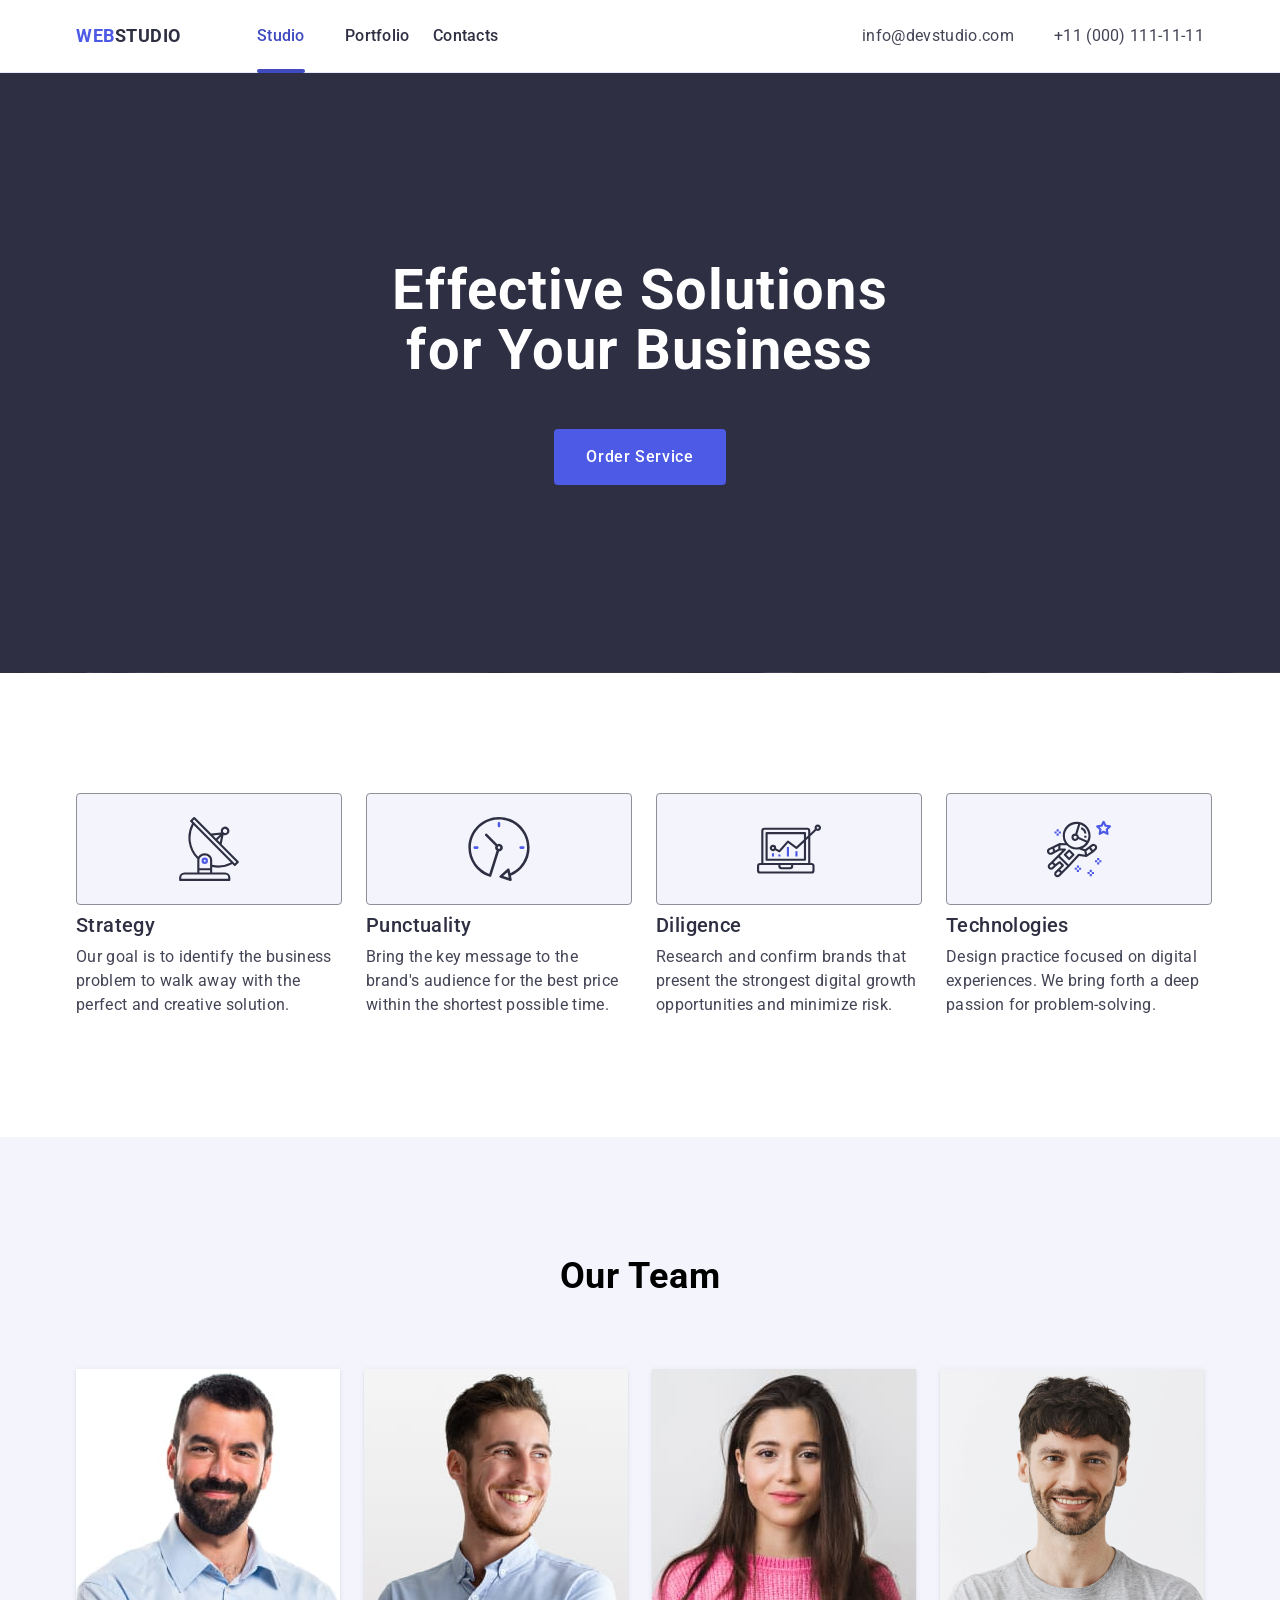
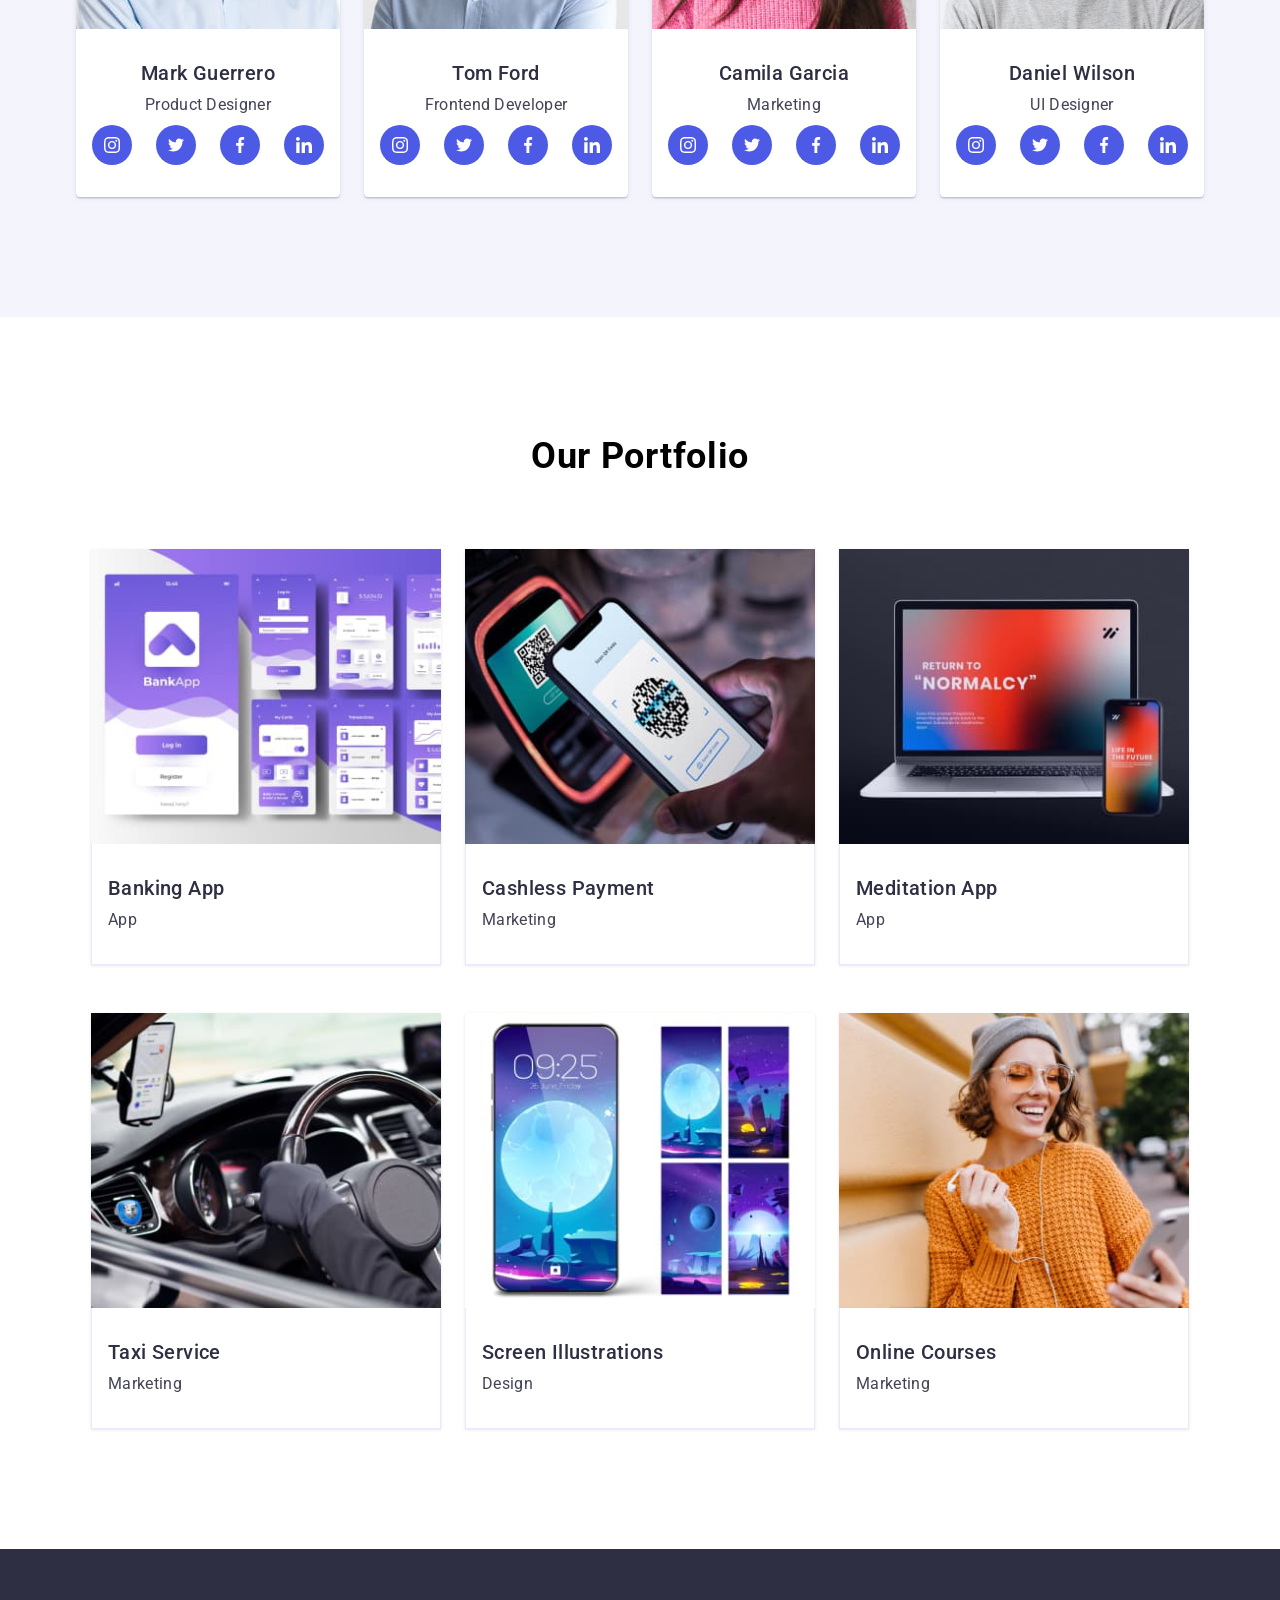
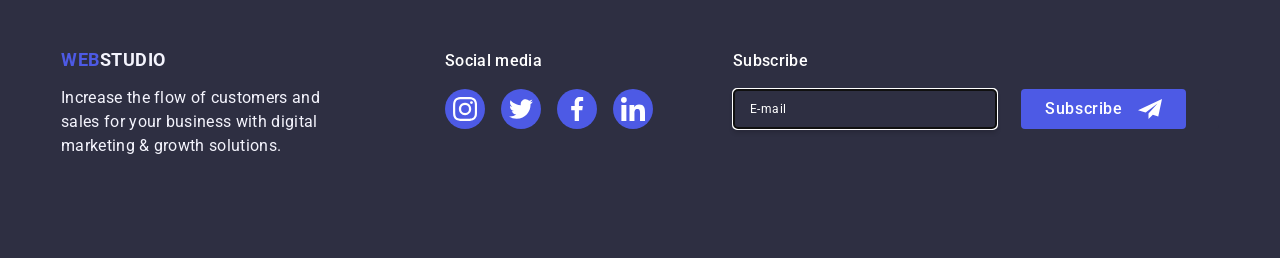
==== index.html @ 0aae51e7 "mobile menu" ====
<!DOCTYPE html>
<html lang="en">

<head>
  <meta charset="UTF-8" />
  <meta name="viewport" content="width=device-width, initial-scale=1.0" />
  <meta name="description" content="Effective Solutions for Your Business" />
  <title>Web-studio</title>
  <link rel="preconnect" href="https://fonts.googleapis.com" />
  <link rel="preconnect" href="https://fonts.gstatic.com" crossorigin />
  <link href="https://fonts.googleapis.com/css2?family=Raleway:wght@700&family=Roboto:wght@400;500;700&display=swap"
    rel="stylesheet" />
  <link rel="stylesheet" href="https://cdnjs.cloudflare.com/ajax/libs/modern-normalize/3.0.1/modern-normalize.min.css"
    integrity="sha512-q6WgHqiHlKyOqslT/lgBgodhd03Wp4BEqKeW6nNtlOY4quzyG3VoQKFrieaCeSnuVseNKRGpGeDU3qPmabCANg=="
    crossorigin="anonymous" referrerpolicy="no-referrer" />
  <link rel="stylesheet" href="./css/styles.css" />
</head>

<body>

  <header class="header">
    <div class="container container_header">
      <nav class="navigation">
        <a class="logo" href="./index.html">Web<span class="logo-part">Studio</span></a>
        <ul class="menu_list">
          <li><a class="nav-menu nav-menu-blue" href="./index.html" target="_blank">Studio</a></li>
          <li><a class="nav-menu" href="" target="_blank">Portfolio</a></li>
          <li><a class="nav-menu" href="" target="_blank">Contacts</a></li>
        </ul>
      </nav>
      <address class="adress_all">
        <ul class="menu_address">
          <li>
            <a class="address" href="mailto:info@devstudio.com">info@devstudio.com</a>
          </li>
          <li>
            <a class="address" href="tel:+110001111111">+11 (000) 111-11-11</a>
          </li>
        </ul>
      </address>
      <button class="burger_btn" data-mobile-open type="button"><svg class="icon_menu" width="24" height="24">
          <use href="./images/icons.svg#icon-menu"></use>
        </svg></button>
    </div>
    <div class="mobile_menu" data-mobile>
      <div class="container mobile_container">
        <button class="exit" data-mobile-close type="button"><svg class="icon_exit" width="8" height="8">
            <use href="./images/icons.svg#icon-closeblack"></use>
          </svg></button>
        <nav class="nav_mobile">
          <ul class="list_mobile">
            <li class="element_list_mobile">
              <a class="link_menu" href="./index.html" target="_blank">Studio</a>
            </li>
            <li class="element_list_mobile">
              <a class="link_menu" href="" target="_blank">Portfolio</a>
            </li>
            <li class="element_list_mobile">
              <a class="link_menu" href="" target="_blank">Contacts</a>
            </li>
          </ul>
        </nav>
        <address>
          <ul class="menu_address_mobile">
            <li class="list_menu_address">
              <a href="mailto:info@devstudio.com">info@devstudio.com</a>
            </li>
            <li class="list_menu_address">
              <a href="tel:+110001111111">+11 (000) 111-11-11</a>
            </li>
          </ul>
        </address>
        <ul class="list_icons_mob">
          <li class="ellipse">
            <a class="link_section" href="https://www.instagram.com" target="_blank"> <svg class="traling_icons"
                width="16" height="16">
                <use href="./images/icons.svg#icon-instagram">
                </use>
              </svg>
            </a>

          </li>
          <li class="ellipse">
            <a class="link_section" href="https://twitter.com" target="_blank"><svg class="traling_icons" width="16"
                height="16">
                <use href="./images/icons.svg#icon-twitter">
                </use>
              </svg>
            </a>

          </li>
          <li class="ellipse">
            <a class="link_section" href="https://facebook.com" target="_blank">
              <svg class="traling_icons" width="16" height="16">
                <use href="./images/icons.svg#icon-facebook">
                </use>
              </svg></a>

          </li>
          <li class="ellipse">
            <a class="link_section" href="https://www.linkedin.com" target="_blank"><svg class="traling_icons"
                width="16" height="16">
                <use href="./images/icons.svg#icon-linkedin">
                </use>
              </svg></a>

          </li>
        </ul>

      </div>
    </div>
  </header>

  <main>
    <section class="face">
      <div class="container">
        <h1 class="name">Effective Solutions for Your Business</h1>
        <button class="button_face" type="button">Order Service</button>
      </div>
    </section>

    <section class="adv">
      <div class="container container_adv">
        <h2 class="visually-hidden">Advantages</h2>
        <ul class="menu-adv">
          <li class="li_adv">
            <div class="feature"><svg class="icon-feature" width="64" height="64">
                <use href="./images/icons.svg#icon-antenna"></use>
              </svg></div>
            <h3 class="advantages_svg">Strategy</h3>
            <p class="p_advantages_svg">
              Our goal is to identify the business problem to walk away with the
              perfect and creative solution.
            </p>
          </li>
          <li class="li_adv">
            <div class="feature"><svg class="icon-feature" width="64" height="64">
                <use href="./images/icons.svg#icon-clock"></use>
              </svg></div>
            <h3 class="advantages_svg">Punctuality</h3>
            <p class="p_advantages_svg">
              Bring the key message to the brand's audience for the best price
              within the shortest possible time.
            </p>
          </li>
          <li class="li_adv">
            <div class="feature"><svg class="icon-feature" width="64" height="64">
                <use href="./images/icons.svg#icon-diagram"></use>
              </svg></div>
            <h3 class="advantages_svg">Diligence</h3>
            <p class="p_advantages_svg">
              Research and confirm brands that present the strongest digital
              growth opportunities and minimize risk.
            </p>
          </li>
          <li class="li_adv">
            <div class="feature"><svg class="icon-feature" width="64" height="64">
                <use href="./images/icons.svg#icon-astronaut"></use>
              </svg></div>
            <h3 class="advantages_svg">Technologies</h3>
            <p class="p_advantages_svg">
              Design practice focused on digital experiences. We bring forth a
              deep passion for problem-solving.
            </p>
          </li>
        </ul>
      </div>
    </section>
    <section class="our_team">
      <div class="container container-our-team">
        <h2 class="team">Our Team</h2>

        <ul class="list_our_team">
          <div>
            <li class="list">
              <img srcset="./images/mark.jpg, ./images/mark@2x.jpg 2x" src="./images/mark.jpg" alt="card 1" width="264"
                height="260" />
              <div class="identify">
                <h3 class="advantages">Mark Guerrero</h3>
                <p class="p_advantages">Product Designer</p>
                <ul class="list_icons">
                  <li class="ellipse">
                    <a class="link_section" href="https://www.instagram.com" target="_blank"> <svg class="traling_icons"
                        width="16" height="16">
                        <use href="./images/icons.svg#icon-instagram">
                        </use>
                      </svg>
                    </a>

                  </li>
                  <li class="ellipse">
                    <a class="link_section" href="https://twitter.com" target="_blank"><svg class="traling_icons"
                        width="16" height="16">
                        <use href="./images/icons.svg#icon-twitter">
                        </use>
                      </svg>
                    </a>

                  </li>
                  <li class="ellipse">
                    <a class="link_section" href="https://facebook.com" target="_blank">
                      <svg class="traling_icons" width="16" height="16">
                        <use href="./images/icons.svg#icon-facebook">
                        </use>
                      </svg></a>

                  </li>
                  <li class="ellipse">
                    <a class="link_section" href="https://www.linkedin.com" target="_blank"><svg class="traling_icons"
                        width="16" height="16">
                        <use href="./images/icons.svg#icon-linkedin">
                        </use>
                      </svg></a>

                  </li>
                </ul>
              </div>
            </li>
          </div>
          <div>
            <li class="list">
              <img srcset="./images/tom.jpg 1x, ./images/tom@2x.jpg 2x" src="./images/tom.jpg" alt="card 2" width="264"
                height="260" />
              <div class="identify">
                <h3 class="advantages">Tom Ford</h3>
                <p class="p_advantages">Frontend Developer</p>
                <ul class="list_icons">
                  <li class="ellipse">
                    <a class="link_section" href="https://www.instagram.com" target="_blank"><svg class="traling_icons"
                        width="16" height="16">
                        <use href="./images/icons.svg#icon-instagram">
                        </use>
                      </svg>
                    </a>

                  </li>
                  <li class="ellipse">
                    <a class="link_section" href="https://twitter.com" target="_blank"><svg class="traling_icons"
                        width="16" height="16">
                        <use href="./images/icons.svg#icon-twitter">
                        </use>
                      </svg>
                    </a>

                  </li>
                  <li class="ellipse">
                    <a class="link_section" href="https://facebook.com" target="_blank">
                      <svg class="traling_icons" width="16" height="16">
                        <use href="./images/icons.svg#icon-facebook">
                        </use>
                      </svg></a>

                  </li>
                  <li class="ellipse">
                    <a class="link_section" href="https://www.linkedin.com" target="_blank"><svg class="traling_icons"
                        width="16" height="16">
                        <use href="./images/icons.svg#icon-linkedin">
                        </use>
                      </svg></a>

                  </li>
                </ul>
              </div>
            </li>
          </div>
          <div>
            <li class="list">
              <img srcset="./images/camila.jpg 1x, ./images/camila@2x.jpg 2x" src="./images/camila.jpg" alt="card 3"
                width="264" height="260" />
              <div class="identify">
                <h3 class="advantages">Camila Garcia</h3>
                <p class="p_advantages">Marketing</p>
                <ul class="list_icons">
                  <li class="ellipse">
                    <a class="link_section" href="https://www.instagram.com" target="_blank"> <svg class="traling_icons"
                        width="16" height="16">
                        <use href="./images/icons.svg#icon-instagram">
                        </use>
                      </svg>
                    </a>

                  </li>
                  <li class="ellipse">
                    <a class="link_section" href="https://twitter.com" target="_blank"><svg class="traling_icons"
                        width="16" height="16">
                        <use href="./images/icons.svg#icon-twitter">
                        </use>
                      </svg>
                    </a>

                  </li>
                  <li class="ellipse">
                    <a class="link_section" href="https://facebook.com" target="_blank">
                      <svg class="traling_icons" width="16" height="16">
                        <use href="./images/icons.svg#icon-facebook">
                        </use>
                      </svg></a>

                  </li>
                  <li class="ellipse">
                    <a class="link_section" href="https://www.linkedin.com" target="_blank"><svg class="traling_icons"
                        width="16" height="16">
                        <use href="./images/icons.svg#icon-linkedin">
                        </use>
                      </svg></a>

                  </li>
                </ul>
              </div>
            </li>
          </div>
          <div>
            <li class="list">
              <img srcset="./images/daniel.jpg 1x, ./images/daniel@2x.jpg 2x" src="./images/daniel.jpg" alt="card 4"
                width="264" height="260" />
              <div class="identify">
                <h3 class="advantages">Daniel Wilson</h3>
                <p class="p_advantages">UI Designer</p>
                <ul class="list_icons">
                  <li class="ellipse">
                    <a class="link_section" href="https://www.instagram.com" target="_blank"> <svg class="traling_icons"
                        width="16" height="16">
                        <use href="./images/icons.svg#icon-instagram">
                        </use>
                      </svg>
                    </a>

                  </li>
                  <li class="ellipse">
                    <a class="link_section" href="https://twitter.com" target="_blank"><svg class="traling_icons"
                        width="16" height="16">
                        <use href="./images/icons.svg#icon-twitter">
                        </use>
                      </svg>
                    </a>

                  </li>
                  <li class="ellipse">
                    <a class="link_section" href="https://facebook.com" target="_blank">
                      <svg class="traling_icons" width="16" height="16">
                        <use href="./images/icons.svg#icon-facebook">
                        </use>
                      </svg></a>

                  </li>
                  <li class="ellipse">
                    <a class="link_section" href="https://www.linkedin.com" target="_blank"><svg class="traling_icons"
                        width="16" height="16">
                        <use href="./images/icons.svg#icon-linkedin">
                        </use>
                      </svg></a>

                  </li>
                </ul>
              </div>
            </li>
          </div>
        </ul>
      </div>
    </section>
    <section class="our_portfolio">
      <div class="container container_our_portfolio">
        <h2 class="team">Our Portfolio</h2>
        <ul class="list_portfolio">
          <li class="project_card">
            <div class="image_container">
              <img srcset="./images/banking@1x.jpg 1x, ./images/banking@2x.jpg 2x" src="./images/banking@1x.jpg"
                alt="Banking App design concepts" width="360" height="300" />
              <p class="overlay">
                14 Stylish and User-Friendly App Design Concepts · Task Manager App · Calorie Tracker App · Exotic
                Fruit Ecommerce App · Cloud Storage App
              </p>
            </div>
            <div class="card_content">
              <h3 class="project-title">Banking App</h3>
              <p class="project-description">App</p>
            </div>
          </li>
          <li class="project_card">
            <div class="image_container">
              <img srcset="./images/cashless@1x.jpg 1x, ./images/cashless@2x.jpg 2x" src="./images/cashless@1x.jpg"
                alt="Cashless Payment project" width="360" height="300" />
              <p class="overlay">14 Stylish and User-Friendly App Design Concepts · Task Manager App · Calorie Tracker
                App · Exotic Fruit Ecommerce App ·
                Cloud Storage App</p>
            </div>
            <div class="card_content">
              <h3 class="project-title">Cashless Payment</h3>
              <p class="project-description">Marketing</p>

            </div>
          </li>
          <li class="project_card">
            <div class="image_container">
              <img srcset="./images/mediation@1x.jpg 1x, ./images/meditation@2x.jpg 2x" src="./images/mediation@1x.jpg"
                alt="Meditation App project" width="360" height="300" />
              <p class="overlay">14 Stylish and User-Friendly App Design Concepts · Task Manager App · Calorie Tracker
                App ·
                Exotic
                Fruit Ecommerce App · Cloud Storage App</p>
            </div>
            <div class="card_content">
              <h3 class="project-title">Meditation App</h3>
              <p class="project-description">App</p>
            </div>
          </li>
          <li class="project_card">
            <div class="image_container">
              <img srcset="./images/taxi@1x.jpg 1x, ./images/taxi@2x.jpg 2x" src="./images/taxi@1x.jpg"
                alt="Taxi Service project" width="360" height="300" />
              <p class="overlay">14 Stylish and User-Friendly App Design Concepts · Task Manager App · Calorie Tracker
                App ·
                Exotic
                Fruit Ecommerce App · Cloud Storage App</p>
            </div>
            <div class="card_content">
              <h3 class="project-title">Taxi Service</h3>
              <p class="project-description">Marketing</p>
            </div>
          </li>
          <li class="project_card">

            <div class="image_container">
              <img srcset="./images/screen@1x.jpg 1x, ./images/screen@2x.jpg 2x" src="./images/screen@1x.jpg"
                alt="Screen Illustrations project" width="360" height="300" />
              <p class="overlay">14 Stylish and User-Friendly App Design Concepts · Task Manager App · Calorie Tracker
                App ·
                Exotic
                Fruit Ecommerce App · Cloud Storage App</p>
            </div>
            <div class="card_content">
              <h3 class="project-title">Screen Illustrations</h3>
              <p class="project-description">Design</p>
            </div>

          </li>
          <li class="project_card">
            <div class="image_container">
              <img srcset="./images/online@1x.jpg, ./images/online@2x.jpg 2x" src="./images/online@1x.jpg"
                alt="Online Courses project" width="360" height="300" />
              <p class="overlay">14 Stylish and User-Friendly App Design Concepts · Task Manager App · Calorie Tracker
                App ·
                Exotic
                Fruit Ecommerce App · Cloud Storage App</p>
            </div>
            <div class="card_content">
              <h3 class="project-title">Online Courses</h3>
              <p class="project-description">Marketing</p>
            </div>
          </li>
        </ul>
      </div>
    </section>

  </main>

  <footer class="footer">
    <div class="container footer-container">
      <div class="text">
        <a class="logo_f" href="./index.html">Web<span class="logo-footer">Studio</span></a>
        <p class="p_footer">
          Increase the flow of customers and sales for your business with digital
          marketing & growth solutions.</p>
      </div>
      <div class="social">
        <p class="social-media">Social media</p>
        <ul class="footer-ul">
          <li class="ellipse">
            <a class="link_footer" href="https://www.instagram.com" target="_blank"><svg class="traling_icons"
                width="24" height="24">
                <use href="./images/icons.svg#icon-instagram">
                </use>
              </svg>
            </a>
          </li>
          <li class="ellipse">
            <a class="link_footer" href="https://twitter.com" target="_blank"><svg class="traling_icons" width="24"
                height="24">
                <use href="./images/icons.svg#icon-twitter">
                </use>
              </svg>
            </a>

          </li>
          <li class="ellipse">
            <a class="link_footer" href="https://facebook.com" target="_blank">
              <svg class="traling_icons" width="24" height="24">
                <use href="./images/icons.svg#icon-facebook">
                </use>
              </svg></a>

          </li>
          <li class="ellipse">
            <a class="link_footer" href="https://www.linkedin.com" target="_blank"><svg class="traling_icons" width="24"
                height="24">
                <use href="./images/icons.svg#icon-linkedin">
                </use>
              </svg></a>

          </li>
        </ul>
      </div>
      <div class="subscribe">
        <p class="social-media">Subscribe</p>
        <form class="form_footer"><label class="label_footer"><input class="subscribe-mail" type="email" name="email"
              placeholder="E-mail" autofocus />
          </label>
          <button class="button_subscribe" type="submit" open-modal-btn>Subscribe<svg class="svg_subscribe" width="24"
              height="24">
              <use href="./images/icons.svg#icon-Frame"></use>
            </svg></button>
        </form>
      </div>
    </div>
  </footer>

  <div class="modal-overlay" data-modal>
    <div class="modal">
      <button class="exit_modal" type="button" data-modal-close><svg class="icon_exit" width="8" height="8">
          <use href="./images/icons.svg#icon-closeblack"></use>
        </svg></button>
      <p class="p_form">Leave your contacts and we will call you back</p>
      <form class="form" name="feedback" autocomplete="off" novalidate>
        <div class="box_model">
          <label class="form-label" for="user-name">Name</label>
          <div class="box_input"><input class="form_input" id="user-name" type="text" name="user-name" />
            <svg class="icons_box" width="18" height="24">
              <use href="./images/icons.svg#icon-human"></use>
            </svg>
          </div>
        </div>


        <div class="box_model">
          <label class="form-label" for="phone">Phone</label>
          <div class="box_input"><input class="form_input" id="phone" type="text" name="Phone" /><svg class="icons_box"
              width="18" height="24">
              <use href="./images/icons.svg#icon-phoneblack"></use>
            </svg></div>
        </div>

        <div class="box_model">
          <label class="form-label" for="e-mail">Email</label>
          <div class="box_input"><input class="form_input" id="e-mail" type="text" name="e-mail" /><svg
              class="icons_box" width="18" height="24">
              <use href="./images/icons.svg#icon-emailblack"></use>
            </svg></div>
        </div>

        <div class="box_comment">
          <label class="form-label" for="user-comment">Comment</label>
          <textarea class="textarea" id="user-comment" name="user-comment" placeholder="Text input"></textarea>
        </div>

        <div class="checkbox">
          <input class="input_checkbox visually-hidden" id="user-privacy" type="checkbox" value="true"
            name="user-privacy" />
          <label class="label_checkbox" for="user-privacy"><span class="custom_checkbox"><svg class="icon_check"
                width="10" height="8">
                <use href="./images/icons.svg#icon-Vector"></use>
              </svg></span>
            <div class="text-wrapper">
              <span>I accept the terms and conditions of the</span>
              <span><a href="" class="a_checkbox">Privacy Policy</a></span>
            </div>
          </label>
        </div>

        <button class="send-btn" type="submit">Send</button>
      </form>
    </div>
  </div>




  <script src="./js/mobile.js"></script>
  <script src="./js/modal.js"></script>
</body>

</html>
---- css/styles.css ----
:root {
  --iris: #4d5ae5;
  --ocean: #404bbf;
  --navy-blue: #2e2f42;
  --green: #31d0aa;
  --slate: #434455;
  --light-slate: #8e8f99;
  --cornflower: #e7e9fc;
  --cloud: #f4f4fd;
  --navy-blue-modal: rgba(46, 47, 66, 0.4);
  --grey: rgba(46, 47, 66, 0.7);
  --white: #fff;
  --dairy: #fcfcfc;
  --font-family: "Roboto", sans-serif;
  --second-family: "Raleway", sans-serif;
}

*,
*::before,
*::after {
  box-sizing: border-box;
}

body {
  background-color: #FFFFFF;
  font-family: "Roboto", sans-serif;

}

a {
  text-decoration: none;
  color: #2e2f42;
}


ul,
ol {
  list-style: none;
  padding: 0;
  margin: 0;
}

h1,
h2,
h3,
p {
  box-sizing: border-box;
  margin: 0;
}

img {
  display: block;
  max-width: 100%;
  height: auto;
}

button {
  cursor: pointer;
}

.visually-hidden {
  position: absolute;
  width: 1px;
  height: 1px;
  margin: -1px;
  border: 0;
  padding: 0;
  white-space: nowrap;
  clip-path: inset(100%);
  clip: rect(0 0 0 0);
  overflow: hidden;
}

.container {
  max-width: 320px;
  padding: 0 16px;
  margin: 0 auto;
}



@media only screen and (min-width:768px) {
  .container {
    max-width: 768px;
  }

  a:hover,
  a:focus {
    color: #404bbf;
  }
}

@media only screen and (min-width:1158px) {
  .container {
    max-width: 1158px;
    padding: 0 15px;

  }
}

.header {
  border-bottom: 1px solid #e7e9fc;
  box-shadow: 0px 2px 1px rgba(46, 47, 66, 0.08),
    0px 1px 1px rgba(46, 47, 66, 0.16),
    0px 1px 6px rgba(46, 47, 66, 0.08);
}

.container_header {
  height: 72px;
  margin: 0 auto;
  display: flex;
  align-items: center;
  justify-content: space-between;
}

.menu_list,
.adress_all,
.feature {
  display: none;
}

.logo {
  font-weight: 700;
  font-size: 18px;
  line-height: 1.17;
  letter-spacing: 0.03em;
  text-transform: uppercase;
  color: #4d5ae5;
}

.logo-part {
  color: #2e2f42;
}

.navigation {
  display: block;
}

.burger_btn {
  padding: 0;
  border: none;
  background-color: transparent;
}

.icon_menu {
  display: block;
  fill: #2F2F37;
}

@media only screen and (min-width:768px) {
  .burger_btn {
    display: none;
  }

  .menu_list {
    display: flex;
    gap: 40px;
    justify-content: center;
  }

  .logo {
    margin-right: 120px;
  }


  .navigation {
    display: flex;
    align-items: center;

  }

  .nav-menu {
    display: block;
    position: relative;
    padding: 24px 0;
    font-weight: 500;
    font-size: 16px;
    line-height: 1.5;
    letter-spacing: 0.02em;
    color: #2E2F42;
    transition: transform 250ms cubic-bezier(0.4, 0, 0.2, 1);
    width: 48px;
  }

  .nav-menu:hover,
  .nav-menu:focus {
    color: #404bbf;
  }

  .nav-menu-blue {
    color: #404bbf;
    display: block;
    position: relative;
    transition: color 250ms cubic-bezier(0.4, 0, 0.2, 1);
  }

  .nav-menu-blue::after {
    width: 100%;
    height: 4px;
    position: absolute;
    left: 0;
    content: '';
    bottom: -1px;
    background-color: #404bbf;
    border-radius: 2px;
    transition: width 250ms cubic-bezier(0.4, 0, 0.2, 1);
  }

  .adress_all {
    display: block;
    font-style: normal;
  }

  .menu_address {
    display: flex;
    flex-direction: column;
    gap: 12px;
  }

  .address {
    font-style: normal;
    color: #434455;
    transition: color 250ms cubic-bezier(0.4, 0, 0.2, 1);
    font-weight: 400;
    font-size: 12px;
    line-height: 117%;
    letter-spacing: 0.04em;

  }
}

@media only screen and (min-width:1158px) {
  .burger_btn {
    display: none;
  }

  .adress_all {
    padding-top: 24px;
    padding-bottom: 24px;
  }



  .logo {
    margin-right: 76px;
  }

  .navigation {
    margin-right: 332px;

  }

  .address {
    padding: 24px 0;
    font-size: 16px;
    line-height: 1.5;
    letter-spacing: 0.02em;
  }

  .menu_address {
    flex-direction: row;
    gap: 40px;
  }

}

.mobile_menu {
  position: fixed;
  top: 0;
  left: 0;
  width: 100%;
  height: 100%;
  background-color: #FFFFFF;
  transition: opacity 250ms cubic-bezier(0.4, 0, 0.2, 1), visibility 250ms cubic-bezier(0.4, 0, 0.2, 1);
  opacity: 0;
  visibility: hidden;
  pointer-events: none;
}

.mobile_menu.is-open {
  opacity: 1;
  visibility: visible;
  pointer-events: auto;
}

.mobile_container {
  display: flex;
  flex-direction: column;
  position: relative;
  padding-top: 72px;
  padding-bottom: 40px;
  height: 100%;
}

.exit {
  display: flex;
  position: absolute;
  top: 24px;
  right: 24px;
  width: 24px;
  height: 24px;
  border-radius: 50%;
  align-items: center;
  justify-content: center;
  background-color: transparent;
  border: 1px solid rgba(0, 0, 0, 0.1);
  padding: 0;
  transition: background-color 250ms cubic-bezier(0.4, 0, 0.2, 1), border 250ms cubic-bezier(0.4, 0, 0.2, 1);
  margin-bottom: 8px;
}

@media only screen and (min-width: 768px) {
  .exit {
    margin-bottom: 24px;
  }
}


.nav_mobile {
  margin-bottom: auto;
}

.list_mobile {
  display: flex;
  flex-direction: column;
  gap: 40px;
}

.element_list_mobile {
  font-weight: 700;
  font-size: 36px;
  line-height: 111%;
  letter-spacing: 0.02em;
  color: #2E2F42;
}

.menu_address_mobile {
  display: flex;
  flex-direction: column;
  gap: 24px;
}

.list_menu_address {
  font-style: normal;
  font-weight: 500;
  font-size: 20px;
  line-height: 120%;
  letter-spacing: 0.02em;
  color: var(--slate);
}

.list_icons_mob {
  display: flex;
  justify-content: center;
  gap: 40px;
  margin-top: 48px;
}

.ellipse {
  width: 40px;
  height: 40px;
}

.list_icons {
  display: flex;
  justify-content: center;
  gap: 40px;
}

.link_section {
  display: flex;
  width: 100%;
  height: 100%;
  border-radius: 50%;
  background-color: #4D5AE5;
  align-items: center;
  justify-content: center;
  transition: background-color 250ms cubic-bezier(0.4, 0, 0.2, 1);
}

.traling_icons {
  fill: #F4F4FD;
}

@media screen and (min-width: 768px) {
  .mobile_menu {
    display: none;
  }

  .exit {
    background-color: #e7e9fc;
  }

  .exit:hover,
  .exit:focus {
    background-color: #404bbf;
    border: none;
  }

  .exit:hover svg,
  .exit:focus svg {
    fill: #ffffff;
  }

  .icon_exit {
    transition: fill 250ms cubic-bezier(0.4, 0, 0.2, 1);
  }

  .link_section:hover,
  .link_section:focus {
    background-color: #404bbf;
  }

  .list_icons {
    gap: 24px;
    margin-top: 8px;
  }
}

/*face hero*/
.face {
  background-color: #2e2f42;
  background-repeat: no-repeat;
  background-position: center;
  background-size: cover;
  padding: 72px 0 72px 0;
  background-image: linear-gradient(rgba(46, 47, 66, 0.7), rgba(46, 47, 66, 0.7)),
    url(../images/mobil/Dark-bg-mob@1x.jpg);
  max-width: 1440px;
  margin: 0 auto;
}

@media (min-device-pixel-ratio: 2),
(min-resolution: 192dpi),
(min-resolution: 2dppx) {
  .face {
    background-image: linear-gradient(rgba(46, 47, 66, 07), rgba(46, 47, 66, 07)), url("../images/mobil/Dark-bg-mob@2x.jpg");
  }
}

@media screen and (min-width: 768px) {
  .face {
    background-image: linear-gradient(rgba(46, 47, 66, 07), rgba(46, 47, 66, 07)), url("../images/tablet/Dark-bg-tab@1x.jpg");
  }

  @media (min-device-pixel-ratio: 2),
  (min-resolution: 192dpi),
  (min-resolution: 2dppx) {
    .face {
      background-image: linear-gradient(rgba(46, 47, 66, 07), rgba(46, 47, 66, 07)), url("../images/tablet/Dark-bg-tab@2x.jpg");
    }
  }
}

@media screen and (min-width: 1158px) {
  .face {
    background-image: linear-gradient(rgba(46, 47, 66, 07), rgba(46, 47, 66, 07)), url("../images/backdr@1x.jpg");
  }

  @media (min-device-pixel-ratio: 2),
  (min-resolution: 192dpi),
  (min-resolution: 2dppx) {
    .face {
      background-image: linear-gradient(rgba(46, 47, 66, 07), rgba(46, 47, 66, 07)), url("../images/backdr@2x.jpg");
    }
  }
}

.name {
  font-weight: 700;
  font-size: 36px;
  line-height: 111%;
  letter-spacing: 0.02em;
  text-align: center;
  color: #ffffff;
  max-width: 216px;
  text-align: center;
  margin: 0 auto;
  margin-bottom: 72px;
}

.button_face {
  border: none;
  border-radius: 4px;
  background-color: #4D5AE5;
  font-weight: 500;
  font-size: 16px;
  line-height: 1.5;
  letter-spacing: 0.04em;
  color: #ffffff;
  padding: 16px 32px;
  min-width: 169px;
  min-height: 56px;
  display: block;
  margin: 0 auto;
  transition: cubic-bezier(0.4, 0, 0.2, 1) color 250ms;
  transition: background-color 250ms cubic-bezier(0.4, 0, 0.2, 1);
}




@media screen and (min-width: 768px) {
  .face {
    padding: 112px 0 112px 0;
  }

  .name {
    max-width: 496px;
    font-size: 56px;
    line-height: 1.07;
    text-align: center;
    margin-bottom: 36px;
  }
}

@media screen and (min-width: 1158px) {
  .face {
    padding: 188px 0 188px 0;
  }

  .name {
    margin-bottom: 48px;
  }
}

/*Advantages*/
.adv {
  padding-top: 96px;
  padding-bottom: 96px;
}


.menu-adv {
  display: flex;
  flex-wrap: wrap;
  gap: 72px;
}

.li_adv {
  flex: 1 1 100%;
  box-sizing: border-box;
}

.advantages_svg {
  font-weight: 700;
  font-size: 36px;
  line-height: 111%;
  letter-spacing: 0.02em;
  text-align: center;
  color: var(--navy-blue);
  text-align: center;
  margin-bottom: 8px;
}

.p_advantages_svg {
  font-weight: 500;
  font-size: 16px;
  line-height: 150%;
  letter-spacing: 0.02em;
  color: var(--slate);
  text-align: left;
}

@media screen and (min-width: 768px) {

  .menu-adv {
    gap: 24px;
  }

  .li_adv {
    flex: 1 1 calc(50% - 16px);
  }

  .advantages_svg {
    text-align: left;
    font-weight: 700;
    font-size: 36px;
    line-height: 111%;
  }

  .p_advantages_svg {
    font-weight: 500;
    font-size: 16px;
    line-height: 150%;
  }
}

@media screen and (min-width: 1158px) {
  .adv {
    padding-top: 120px;
    padding-bottom: 120px;
  }

  .menu-adv {
    flex-direction: row;
    gap: 24px;
    flex-wrap: nowrap;

  }

  .li_adv {
    flex: 1 1 calc(16.66% - 16px);
  }

  .feature {
    display: flex;
    align-items: center;
    justify-content: center;
    height: 112px;
    padding: 24px 100px;
    border: 1px solid #8E8F99;
    border-radius: 4px;
    background: #F4F4FD;
    margin-bottom: 8px;
  }

  .advantages_svg {
    font-weight: 500;
    font-size: 20px;
    line-height: 120%;
  }

  .p_advantages_svg {
    font-weight: 400;
  }
}

/*our team*/
.our_team {
  background-color: #F4F4FD;
  padding: 96px 0;
}



.team {
  font-weight: 700;
  font-size: 36px;
  line-height: 1.11;
  text-align: center;
  letter-spacing: 0.02em;
  text-transform: capitalize;
  margin-bottom: 72px;

}

.list_our_team {
  display: flex;
  flex-wrap: wrap;
  justify-content: center;
  gap: 72px;

}

.list {
  flex: 1 1 calc(100% - 72px);
  max-width: 100%;
  box-sizing: border-box;
  border-radius: 0px 0px 4px 4px;
  background-color: #FFFFFF;
  box-shadow: 0 2px 1px 0 rgba(46, 47, 66, 0.08),
    0 1px 1px 0 rgba(46, 47, 66, 0.16),
    0 1px 6px 0 rgba(46, 47, 66, 0.08);

}

.list img {
  display: block;
  width: 100%;
  height: auto;
}

.identify {
  padding: 32px 16px;

}

.advantages {
  font-weight: 500;
  font-size: 20px;
  line-height: 120%;
  letter-spacing: 0.02em;
  text-align: center;
  color: #2e2f42;
  margin-bottom: 8px;
}

.p_advantages {
  font-size: 16px;
  line-height: 150%;
  letter-spacing: 0.02em;
  color: #434455;
  font-weight: 400;
  text-align: center;
  margin-bottom: 8px;
}

@media screen and (min-width: 768px) {
  .list {
    flex: 1 1 calc(50% - 24px);
  }

  .list_our_team {
    column-gap: 24px;
    row-gap: 64px;
  }
}

@media screen and (min-width: 1158px) {
  .our_team {
    padding-top: 120px;
    padding-bottom: 120px;
  }

  .list_our_team {
    flex-direction: row;
    flex-wrap: nowrap;

  }

  .list {
    flex: 1 1 calc(25% - 24px);
  }
}

/*portfolio*/
.our_portfolio {
  padding: 96px 0;
}

.list_portfolio {
  display: flex;
  flex-wrap: wrap;
  gap: 48px;
  background: var(--white);
}

.list_portfolio .project_card {
  flex: 1 1 100%;
}

.project_card {
  position: relative;
  overflow: hidden;
  transition: box-shadow 250ms cubic-bezier(0.4, 0, 0.2, 1);
  box-shadow: 0px 1px 3px rgba(0, 0, 0, 0.1);
}

.project_card:hover {
  box-shadow: 0px 1px 6px rgba(46, 47, 66, 0.08), 0px 1px 1px rgba(46, 47, 66, 0.16), 0px 2px 1px rgba(46, 47, 66, 0.08);
}

.project_card:hover .overlay {
  transform: translateY(0%);
}

.image_container {
  display: flex;
  position: relative;
  overflow: hidden;
}

.image_container img {
  width: 100%;
  height: 100%;
}

.overlay {
  position: absolute;
  top: 0;
  left: 0;
  font-size: 16px;
  line-height: 1.5;
  letter-spacing: 0.02em;
  color: #f4f4fd;
  padding: 40px 32px;
  background-color: #4d5ae5;
  height: 100%;
  width: 100%;
  transform: translateY(100%);
  transition: transform 250ms cubic-bezier(0.4, 0, 0.2, 1);
}

.card_content {
  position: relative;
  border-top: none;
  text-align: left;
  padding: 32px 16px;
  border: 1px solid #e7e9fc;
  border-top: none;
}

.project-title {
  text-align: left;
  color: #2e2f42;
  margin-bottom: 8px;
  font-weight: 500;
  font-size: 20px;
  line-height: 120%;
  letter-spacing: 0.02em;
}

.project-description {
  font-weight: 400;
  font-size: 16px;
  line-height: 150%;
  letter-spacing: 0.02em;
  color: #434455;
  text-align: left;
}

@media screen and (min-width: 768px) {
  .container_our_portfolio {
    max-width: 736px;
  }

  .image_container {

    column-gap: 72px;
    row-gap: 24px;
    flex: 1 1 calc(50% - 24px);
  }

  .list_portfolio .project_card {
    flex: 1 1 calc(50% - 24px);
    column-gap: 72px;
    row-gap: 24px;
  }

}

@media screen and (min-width: 1158px) {
  .our_portfolio {
    padding: 120px 0;
  }

  .container_our_portfolio {
    max-width: 1128px;
    align-items: center;
  }

  .list_portfolio .project_card {
    flex: 1 1 calc(33.33% - 24px);
  }

  .list_portfolio {
    gap: 24px;
    column-gap: 24px;
    row-gap: 48px;
  }

}

/*footer*/
.footer {
  background-color: #2e2f42;
  padding: 96px 0;
  text-align: center;
}

.footer-container {
  display: flex;
  flex-direction: column;
  gap: 72px;
  align-items: center;
}



.logo_f {
  display: inline-block;
  font-weight: 700;
  font-size: 18px;
  line-height: 1.17;
  letter-spacing: 0.03em;
  text-transform: uppercase;
  color: #4d5ae5;
  margin-bottom: 16px;

}

.logo-footer {
  color: #f4f4fd;

}

.p_footer {
  font-weight: 400;
  font-size: 16px;
  line-height: 1.5;
  color: #F4F4FD;
  letter-spacing: 0.02em;
  width: 264px;
  text-align: left;

}


.social-media {
  font-weight: 500;
  font-size: 16px;
  line-height: 1.5;
  letter-spacing: 0.02em;
  color: #FFFFFF;
  margin-bottom: 16px;
}

.footer-ul {
  display: flex;
  gap: 16px;
  list-style: none;
  padding: 0;
}

.link_footer {
  display: flex;
  width: 100%;
  height: 100%;
  border-radius: 50%;
  background-color: #4D5AE5;
  align-items: center;
  justify-content: center;
  transition: background-color 250ms cubic-bezier(0.4, 0, 0.2, 1);
}

.link_footer:hover {
  background-color: #31d0aa;
}

.form_footer {
  display: flex;
  flex-direction: column;
  gap: 24px;

  border-radius: 4px;

  min-height: 40px;
  background-color: #2e2f42;
  justify-content: space-between;
  flex-grow: 1;
  align-items: center;
}



.subscribe-mail {
  min-width: 264px;
  height: 40px;
  border: 1px solid #ffffff;
  box-shadow: 0 4px 4px 0 rgba(0, 0, 0, 0.15);
  background-color: transparent;
  font-size: 12px;
  line-height: 2;
  letter-spacing: 0.04em;
  padding-left: 16px;
  box-shadow: 0px 4px 4px rgba(0, 0, 0, 0.15);
  border-radius: 4px;
  color: #ffffff;
  flex: 1;
  padding: 8px 16px;
}

.subscribe-mail::placeholder {
  color: #fff;
}

.button_subscribe {
  display: flex;
  min-width: 165px;
  height: 40px;
  font-size: 16px;
  font-weight: 500;
  line-height: 1.5;
  letter-spacing: 0.04em;
  color: #fff;
  cursor: pointer;
  background-color: #4D5AE5;
  border: none;
  border-radius: 4px;
  padding: 8px 24px;
  justify-content: space-between;
  position: relative;
  overflow: hidden;
}

.traling_icons {
  fill: #ffffff;
  transition: fill 250ms;
}

.link_footer:hover .traling_icons {
  fill: #31d0aa;
}




@media only screen and (min-width: 768px) {
  .footer {
    text-align: left;
  }

  .footer-container {
    flex-direction: row;
    flex-wrap: wrap;
    align-items: flex-start;
    padding-left: 108px;
    gap: 0;
  }

  .text {
    max-width: 264px;
  }

  .social {
    max-width: 208px;
  }

  .text {
    margin-right: 24px;
  }

  .footer-container .text,
  .social,
  .subscribe {
    flex-direction: row;
    flex: 1 1 calc(50% - 24px);
    column-gap: 72px;
    row-gap: 24px;

  }

  .subscribe {
    margin: 0 auto
  }

  .subscribe-mail .button_subscribe {
    justify-content: flex-start;
  }




  .form_footer {
    flex-direction: row;
    gap: 24px;
    justify-content: flex-start;
    width: 100%;
  }



}

@media screen and (min-width: 1158px) {
  .footer {
    padding: 100px 0;
  }

  .footer-container {
    padding: 0;
    flex-wrap: nowrap;
    gap: 0;
    align-items: baseline;

  }

  .text {

    margin-right: 120px;
  }

  .social {
    margin-right: 80px;
  }

}

/*modal*/
.modal-overlay {
  position: fixed;
  top: 0;
  left: 0;
  width: 100%;
  height: 100%;
  background-color: rgba(46, 47, 66, 0.4);
  opacity: 0;
  visibility: hidden;
  pointer-events: none;
  transition: opacity 250ms cubic-bezier(0.4, 0, 0.2, 1), visibility 250ms cubic-bezier(0.4, 0, 0.2, 1);
}

.modal {

  position: absolute;
  top: 50%;
  left: 50%;
  transform: translate(-50%, -50%);
  background-color: #FCFCFC;
  border-radius: 4px;
  width: 288px;
  min-height: 623px;
  padding: 72px 16px 24px 16px;
  box-shadow: 0 1px 1px 0 rgba(0, 0, 0, 0.14), 0 1px 3px 0 rgba(0, 0, 0, 0.12), 0 2px 1px 0 rgba(0, 0, 0, 0.2);
  overflow-y: auto;

  transition: transform 250ms cubic-bezier(0.4, 0, 0.2, 1);
}

.modal-overlay.is-open {
  opacity: 1;
  visibility: visible;
  pointer-events: auto;
}



.exit_modal {
  display: flex;
  position: absolute;
  top: 24px;
  right: 24px;
  width: 24px;
  height: 24px;
  border-radius: 50%;
  align-items: center;
  justify-content: center;
  background-color: #e7e9fc;
  border: 1px solid rgba(0, 0, 0, 0.1);
  padding: 0;
  cursor: pointer;
  transition: background-color 250ms cubic-bezier(0.4, 0, 0.2, 1), border 250ms cubic-bezier(0.4, 0, 0.2, 1);

}




.exit_modal:hover svg,
.exit_modal:focus svg {
  fill: #ffffff;
}

.icon_exit {
  transition: fill 250ms cubic-bezier(0.4, 0, 0.2, 1);
}



.box_model {
  display: flex;
  flex-direction: column;

}

.form-label {
  display: block;
  margin-bottom: 4px;
  font-weight: 400;
  line-height: 117%;
  letter-spacing: 0.04em;
  color: #8e8f99;
  font-size: 12px;

}

.box_input {
  display: flex;
  align-items: center;
  position: relative;
}

.form_input {
  width: 100%;
  height: 40px;
  border: 1px solid rgba(46, 47, 66, 0.4);
  background-color: transparent;
  padding-left: 38px;
  outline: transparent;
  border-radius: 4px;
  transition: border-color 250ms cubic-bezier(0.4, 0, 0.2, 1);
  margin-bottom: 8px;
}

.input::placeholder {
  font-weight: 400;
  font-size: 12px;
  line-height: 117%;
  letter-spacing: 0.04em;
  color: var(--navy-blue-modal);
}

.form_input:focus {
  border-color: #4D5AE5;

}

.form_input:focus-within {
  border: 1px solid #4d5ae5;
}

.form_input:focus+.icons_box {
  fill: #4D5AE5;
}



.icons_box {
  position: absolute;
  left: 16px;
  top: 8px;
  transition: fill 250ms cubic-bezier(0.4, 0, 0.2, 1);

}



.p_form {
  font-weight: 500;
  font-size: 16px;
  line-height: 150%;
  letter-spacing: 0.02em;
  text-align: center;
  color: var(--navy-blue);
  margin-bottom: 16px;

}

.textarea {
  width: 100%;
  height: 120px;
  font-size: 12px;
  line-height: 1.17;
  letter-spacing: 0.04em;
  color: rgba(46, 47, 66, 0.4);
  border: 1px solid rgba(46, 47, 66, 0.4);
  border-radius: 4px;
  background-color: transparent;
  padding: 8px 16px;
  outline: transparent;
  resize: none;
  transition: border-color 250ms cubic-bezier(0.4, 0, 0.2, 1);
  cursor: pointer;

}

.textarea:hover,
.textarea:focus {
  border-color: #4D5AE5;
}

.box_comment {
  margin-bottom: 16px;
}

.checkbox {
  display: flex;
  align-items: center;
  margin-bottom: 24px;
}

.a_checkbox {
  color: #4d5ae5;
  text-decoration: underline;
  cursor: pointer;
  margin-right: 8px;
}



.input_checkbox:checked+.label_checkbox>.custom_checkbox {
  background-color: #404bbf;
  border: none;
  fill: #F4F4FD;
}

.label_checkbox {
  display: flex;
  align-items: center;
  font-size: 12px;
  line-height: 1.17;
  letter-spacing: 0.04em;
  color: #8e8f99;
}

.custom_checkbox {
  display: inline-flex;
  justify-content: center;
  align-items: center;
  fill: transparent;
  width: 16px;
  height: 16px;
  border: 1px solid #ccc;
  border-radius: 2px;
  background-color: #fff;
  border: 1px solid rgba(46, 47, 66, 0.4);
  transition: background-color 250ms cubic-bezier(0.4, 0, 0.2, 1), border 250ms cubic-bezier(0.4, 0, 0.2, 1), fill 250ms cubic-bezier(0.4, 0, 0.2, 1);
  margin-right: 8px;
}

.text-wrapper {
  display: flex;
  flex-direction: column;
  justify-content: center;

}

.text-wrapper span {
  display: block;
}



.send-btn {
  border: none;
  border-radius: 4px;
  background-color: #4D5AE5;
  font-weight: 500;
  font-size: 16px;
  line-height: 1.5;
  letter-spacing: 0.04em;
  color: #ffffff;
  min-width: 169px;
  min-height: 56px;
  display: block;
  margin: 0 auto;
  transition: cubic-bezier(0.4, 0, 0.2, 1) color 250ms;
  transition: background-color 250ms cubic-bezier(0.4, 0, 0.2, 1);
}

.send-btn:focus {
  outline: none;
}

.send-btn .plane-icon {
  margin-left: 8px;
  transition: transform 0.3s ease, opacity 0.3s ease;
  transform-origin: center;
}


.plane-fly {
  animation: fly-away 1s ease-in-out forwards;
}

@keyframes fly-away {
  0% {
    transform: translateX(0) rotate(0);
    opacity: 1;
  }

  50% {
    transform: translateX(200px) rotate(45deg);
    opacity: 0.7;
  }

  100% {
    transform: translateX(400px) rotate(90deg);
    opacity: 0;
  }
}

/* Анімація повернення літака */
.plane-return {
  animation: return-to-start 1s ease-in-out forwards;
}

@keyframes return-to-start {
  0% {
    transform: translateX(400px) rotate(90deg);
    opacity: 0;
  }

  100% {
    transform: translateX(0) rotate(0deg);
    opacity: 1;
  }
}

@media screen and (min-width: 768px) {
  .modal {
    width: 408px;
    padding: 72px 24px 24px 24px;
  }

  .exit_modal {
    margin-bottom: 24px;
  }

  .checkbox {
    display: block;
    width: 100%;
    height: auto;
  }

  .p_form {
    max-width: 408px;
  }

  .label_checkbox {
    flex-wrap: nowrap;
    gap: 8px;

  }

  .a_checkbox {
    margin-left: 8px;
  }

  .custom_checkbox {
    margin-right: 8px;

  }


}
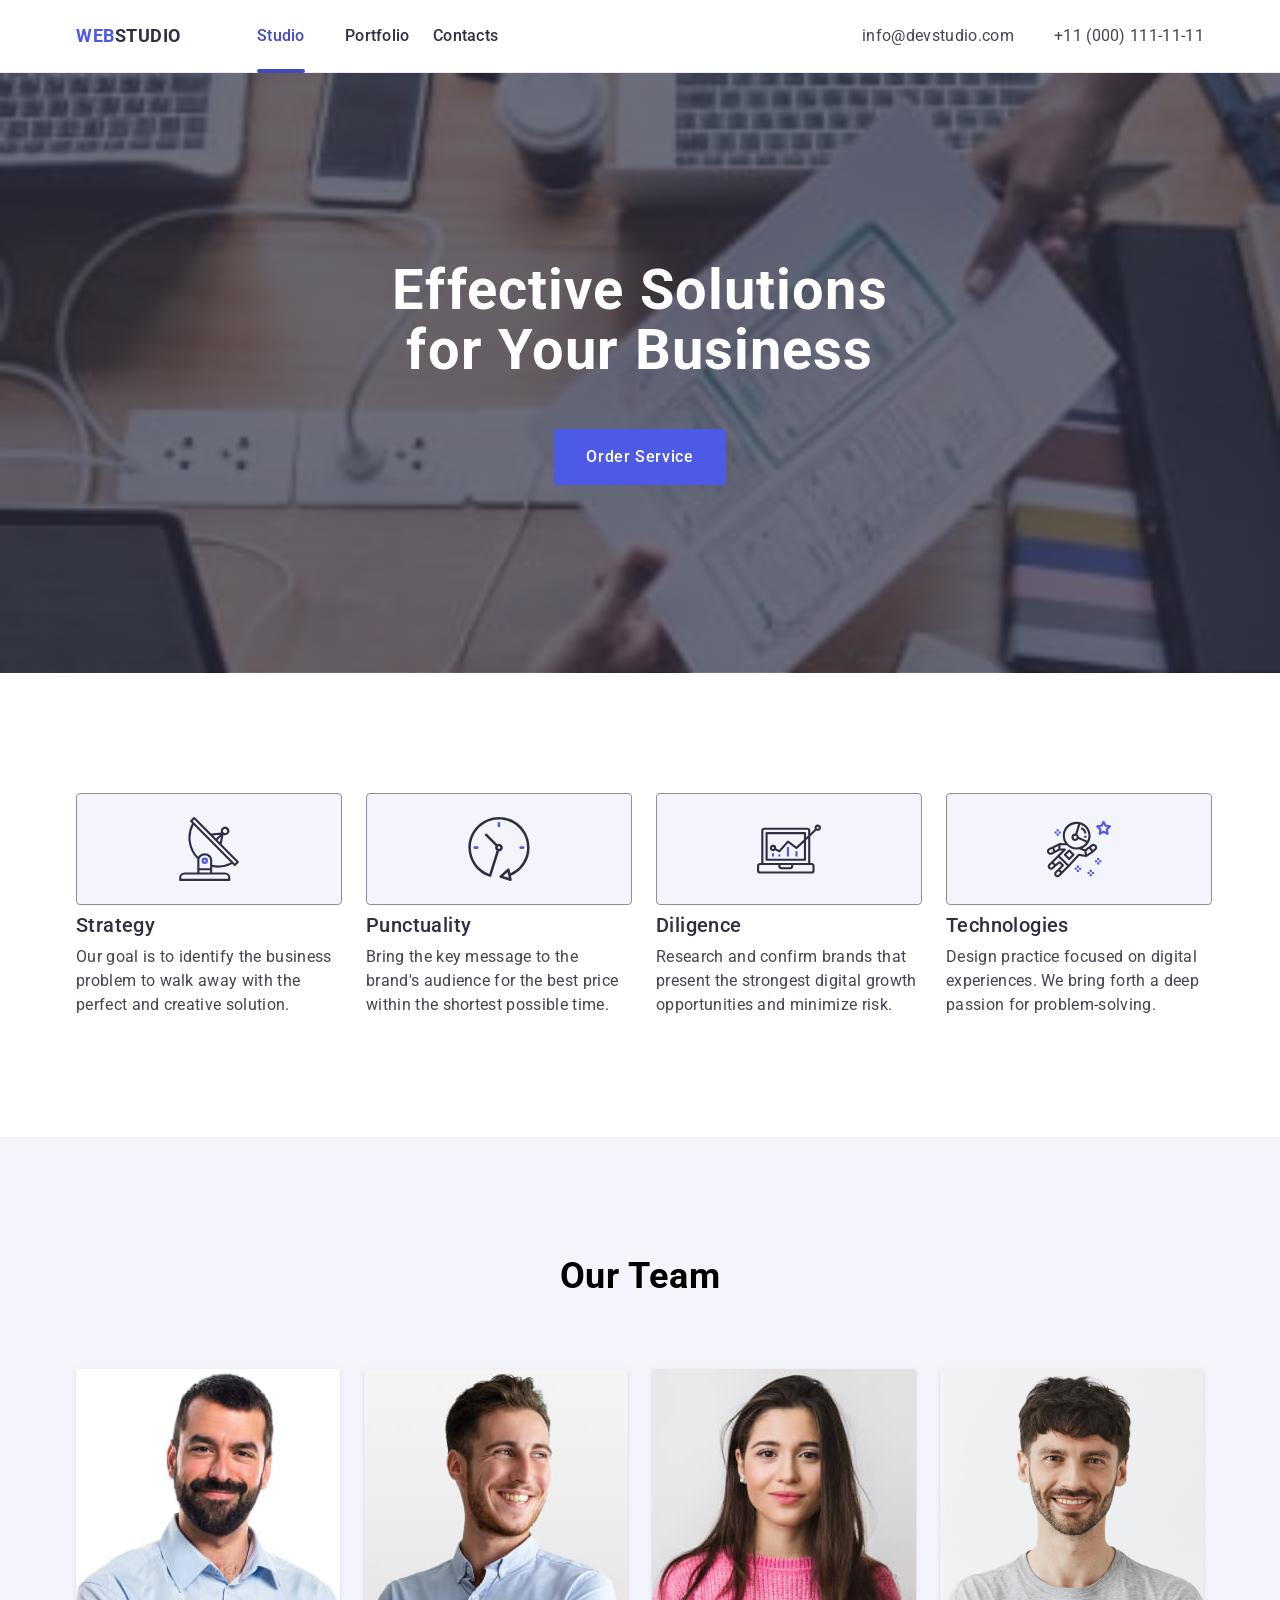
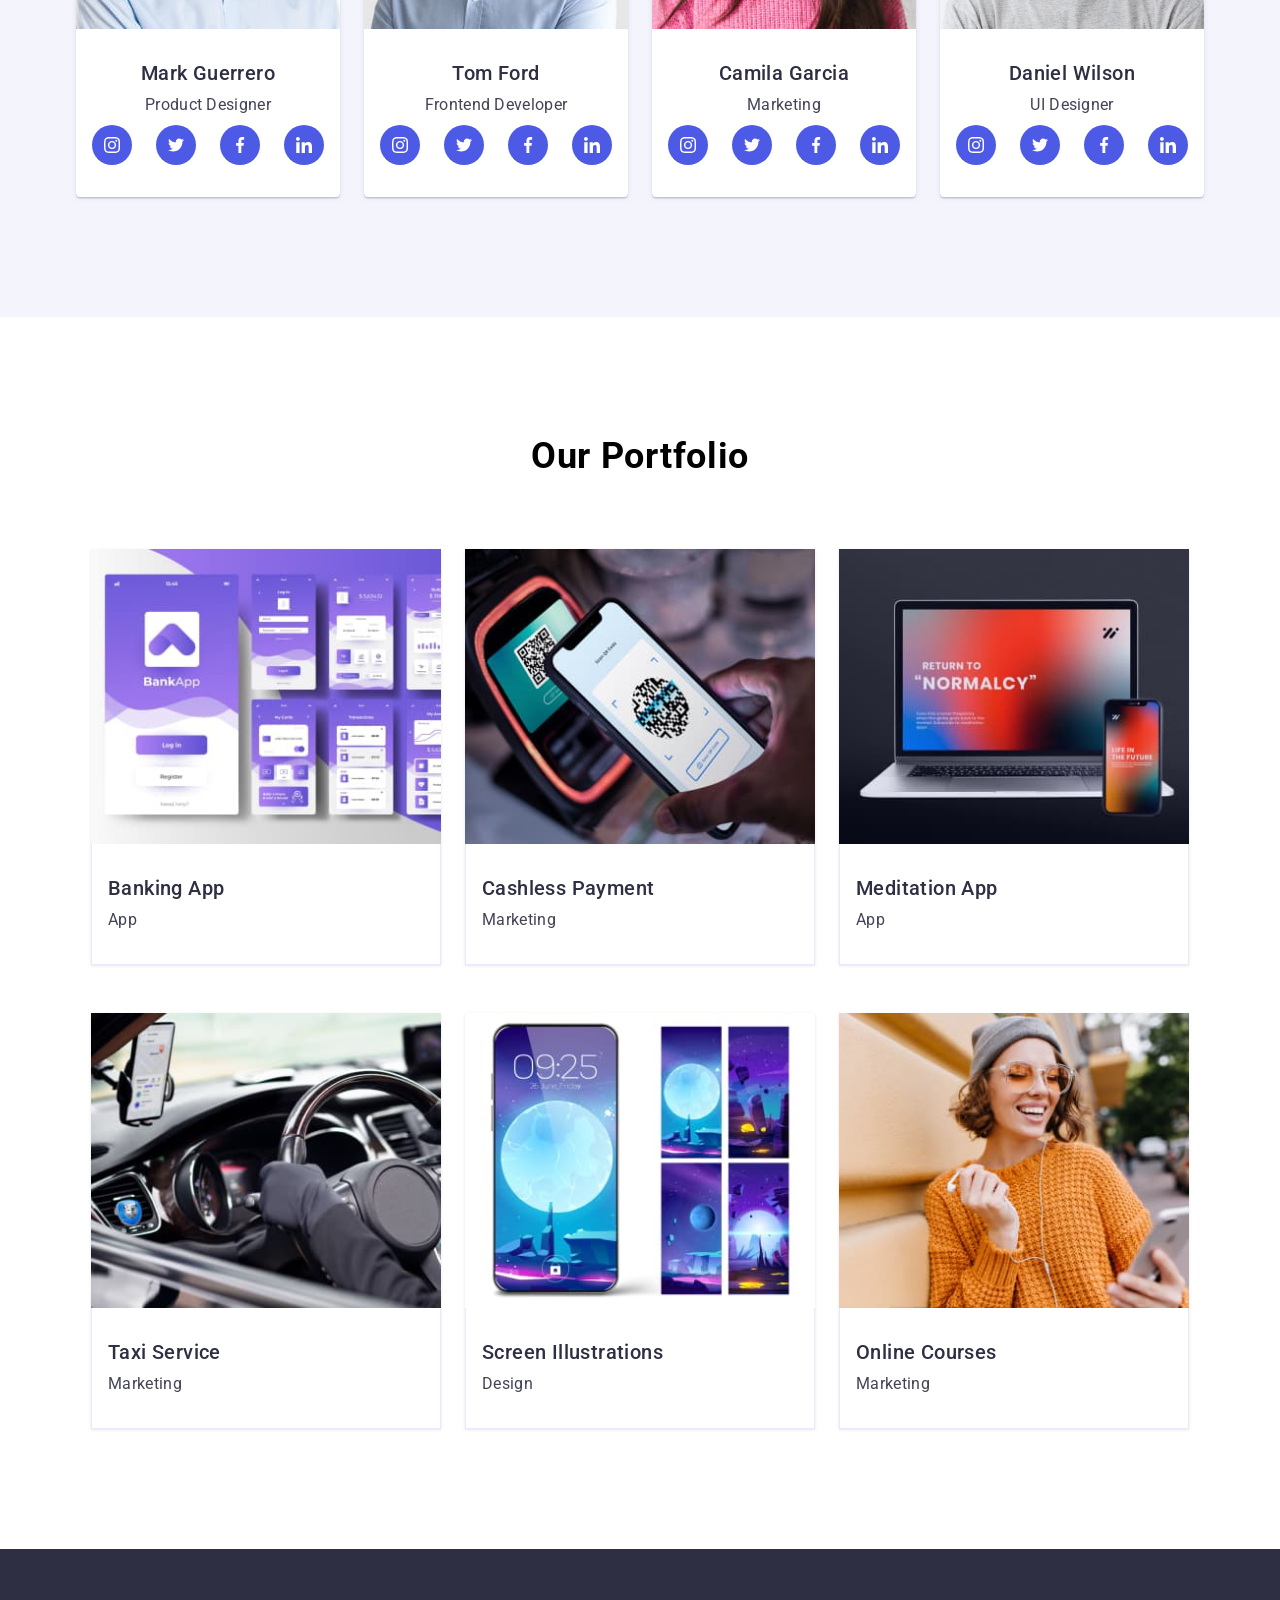
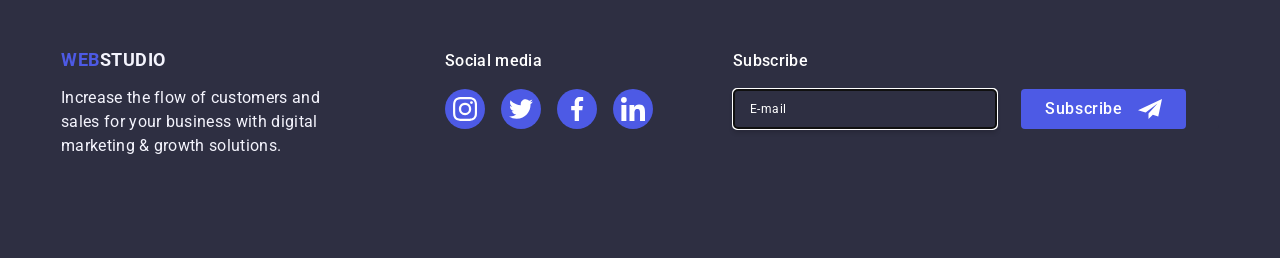
==== commit 7602240b: "finish1" ====
--- a/index.html
+++ b/index.html
@@ -44,7 +44,7 @@
     </div>
     <div class="mobile_menu" data-mobile>
       <div class="container mobile_container">
-        <button class="exit" data-mobile-close type="button"><svg class="icon_exit" width="8" height="8">
+        <button class="exit" type="button" data-mobile-close><svg class="icon_exit" width="8" height="8">
             <use href="./images/icons.svg#icon-closeblack"></use>
           </svg></button>
         <nav class="nav_mobile">
@@ -115,7 +115,7 @@
     <section class="face">
       <div class="container">
         <h1 class="name">Effective Solutions for Your Business</h1>
-        <button class="button_face" type="button">Order Service</button>
+        <button class="button_face" type="button" data-modal-open>Order Service</button>
       </div>
     </section>
 
@@ -505,8 +505,7 @@
         <form class="form_footer"><label class="label_footer"><input class="subscribe-mail" type="email" name="email"
               placeholder="E-mail" autofocus />
           </label>
-          <button class="button_subscribe" type="submit" open-modal-btn>Subscribe<svg class="svg_subscribe" width="24"
-              height="24">
+          <button class="button_subscribe" type="submit">Subscribe<svg class="svg_subscribe" width="24" height="24">
               <use href="./images/icons.svg#icon-Frame"></use>
             </svg></button>
         </form>
--- a/css/styles.css
+++ b/css/styles.css
@@ -132,6 +132,11 @@
   color: #2e2f42;
 }
 
+.logo-part:hover,
+.logo-part:focus {
+  color: #404BBF;
+}
+
 .navigation {
   display: block;
 }
@@ -425,7 +430,7 @@
   background-size: cover;
   padding: 72px 0 72px 0;
   background-image: linear-gradient(rgba(46, 47, 66, 0.7), rgba(46, 47, 66, 0.7)),
-    url(../images/mobil/Dark-bg-mob@1x.jpg);
+    url('../images/mobil/Dark-bg-mob@1x.jpg');
   max-width: 1440px;
   margin: 0 auto;
 }
@@ -434,37 +439,15 @@
 (min-resolution: 192dpi),
 (min-resolution: 2dppx) {
   .face {
-    background-image: linear-gradient(rgba(46, 47, 66, 07), rgba(46, 47, 66, 07)), url("../images/mobil/Dark-bg-mob@2x.jpg");
-  }
-}
-
-@media screen and (min-width: 768px) {
-  .face {
-    background-image: linear-gradient(rgba(46, 47, 66, 07), rgba(46, 47, 66, 07)), url("../images/tablet/Dark-bg-tab@1x.jpg");
-  }
-
-  @media (min-device-pixel-ratio: 2),
-  (min-resolution: 192dpi),
-  (min-resolution: 2dppx) {
-    .face {
-      background-image: linear-gradient(rgba(46, 47, 66, 07), rgba(46, 47, 66, 07)), url("../images/tablet/Dark-bg-tab@2x.jpg");
-    }
-  }
-}
-
-@media screen and (min-width: 1158px) {
-  .face {
-    background-image: linear-gradient(rgba(46, 47, 66, 07), rgba(46, 47, 66, 07)), url("../images/backdr@1x.jpg");
-  }
-
-  @media (min-device-pixel-ratio: 2),
-  (min-resolution: 192dpi),
-  (min-resolution: 2dppx) {
-    .face {
-      background-image: linear-gradient(rgba(46, 47, 66, 07), rgba(46, 47, 66, 07)), url("../images/backdr@2x.jpg");
-    }
-  }
-}
+    background-image: linear-gradient(to bottom,
+        rgba(46, 47, 66, 0.7),
+        rgba(46, 47, 66, 0.7)),
+      url('../images/mobil/Dark-bg-mob@2x.jpg');
+  }
+}
+
+
+
 
 .name {
   font-weight: 700;
@@ -497,6 +480,10 @@
   transition: background-color 250ms cubic-bezier(0.4, 0, 0.2, 1);
 }
 
+.button_face:hover,
+.button_face:focus {
+  background-color: #404BBF;
+}
 
 
 
@@ -1329,55 +1316,6 @@
   transition: background-color 250ms cubic-bezier(0.4, 0, 0.2, 1);
 }
 
-.send-btn:focus {
-  outline: none;
-}
-
-.send-btn .plane-icon {
-  margin-left: 8px;
-  transition: transform 0.3s ease, opacity 0.3s ease;
-  transform-origin: center;
-}
-
-
-.plane-fly {
-  animation: fly-away 1s ease-in-out forwards;
-}
-
-@keyframes fly-away {
-  0% {
-    transform: translateX(0) rotate(0);
-    opacity: 1;
-  }
-
-  50% {
-    transform: translateX(200px) rotate(45deg);
-    opacity: 0.7;
-  }
-
-  100% {
-    transform: translateX(400px) rotate(90deg);
-    opacity: 0;
-  }
-}
-
-/* Анімація повернення літака */
-.plane-return {
-  animation: return-to-start 1s ease-in-out forwards;
-}
-
-@keyframes return-to-start {
-  0% {
-    transform: translateX(400px) rotate(90deg);
-    opacity: 0;
-  }
-
-  100% {
-    transform: translateX(0) rotate(0deg);
-    opacity: 1;
-  }
-}
-
 @media screen and (min-width: 768px) {
   .modal {
     width: 408px;
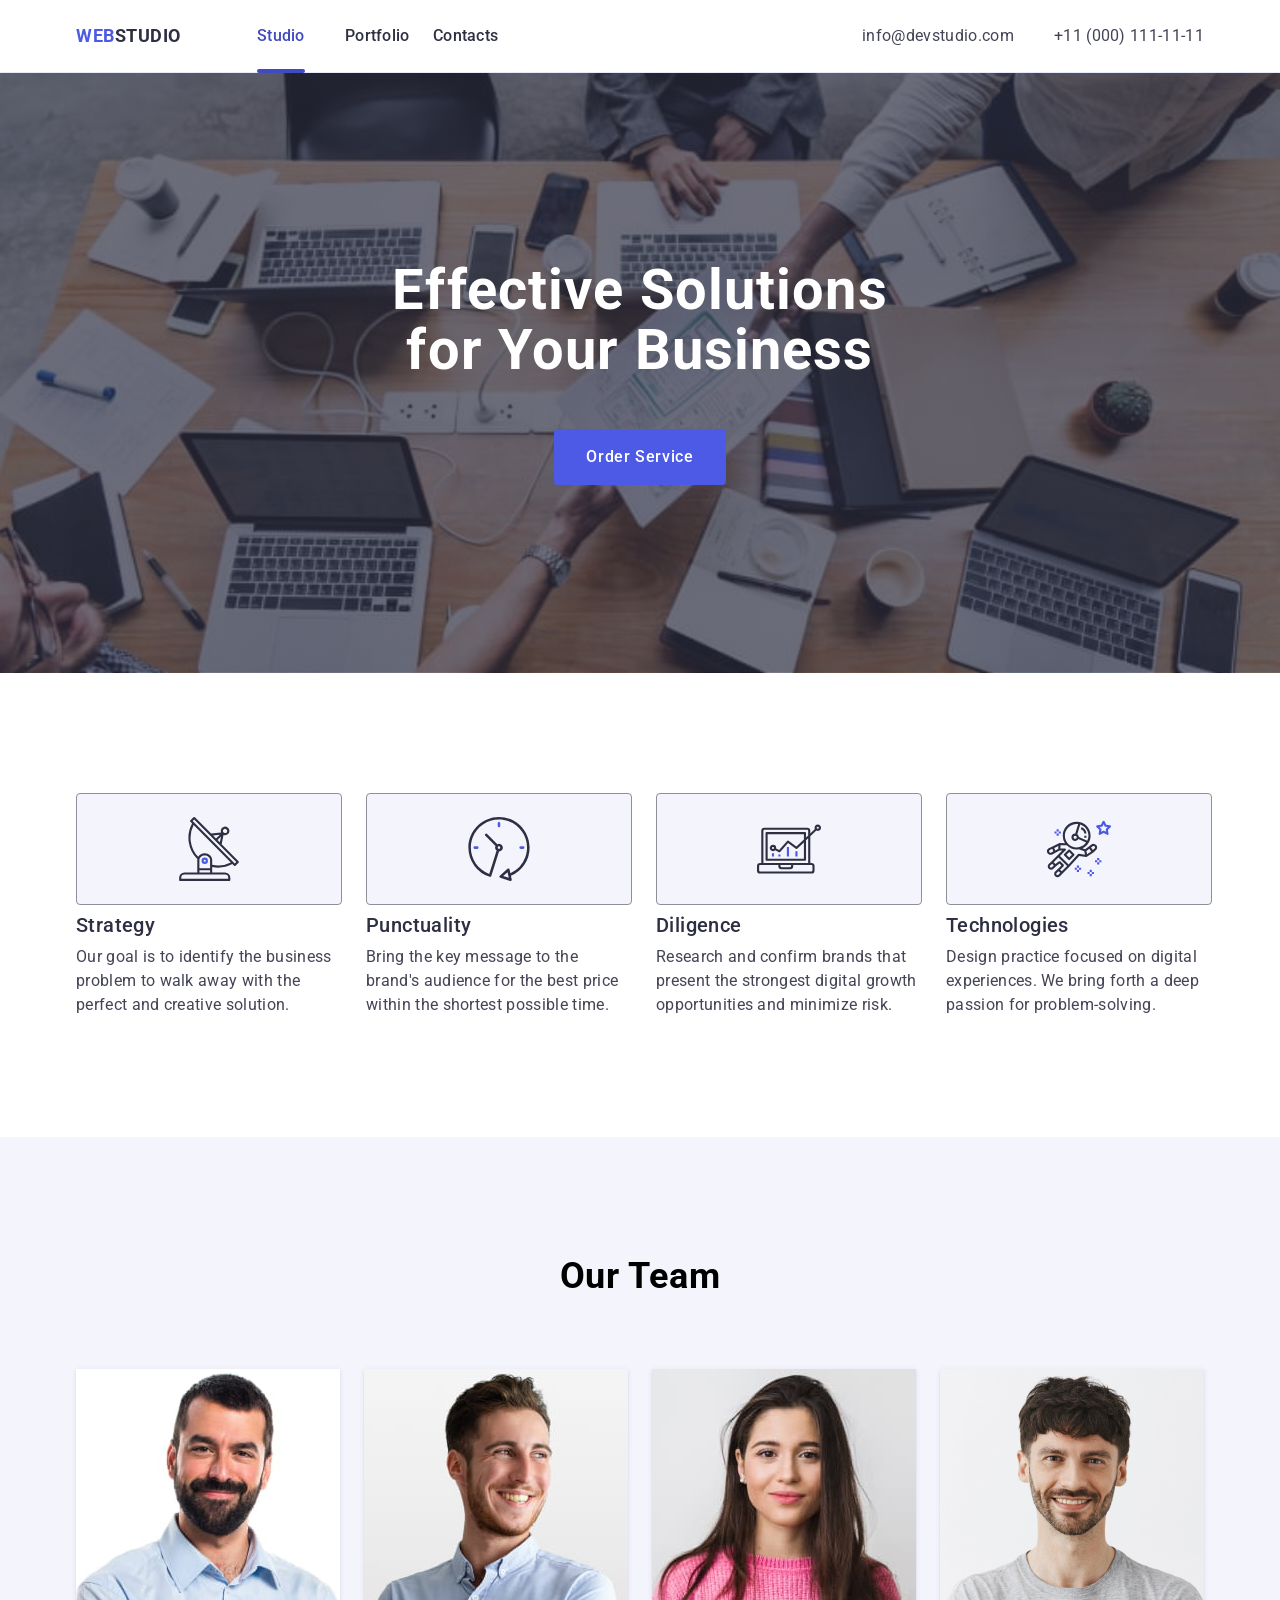
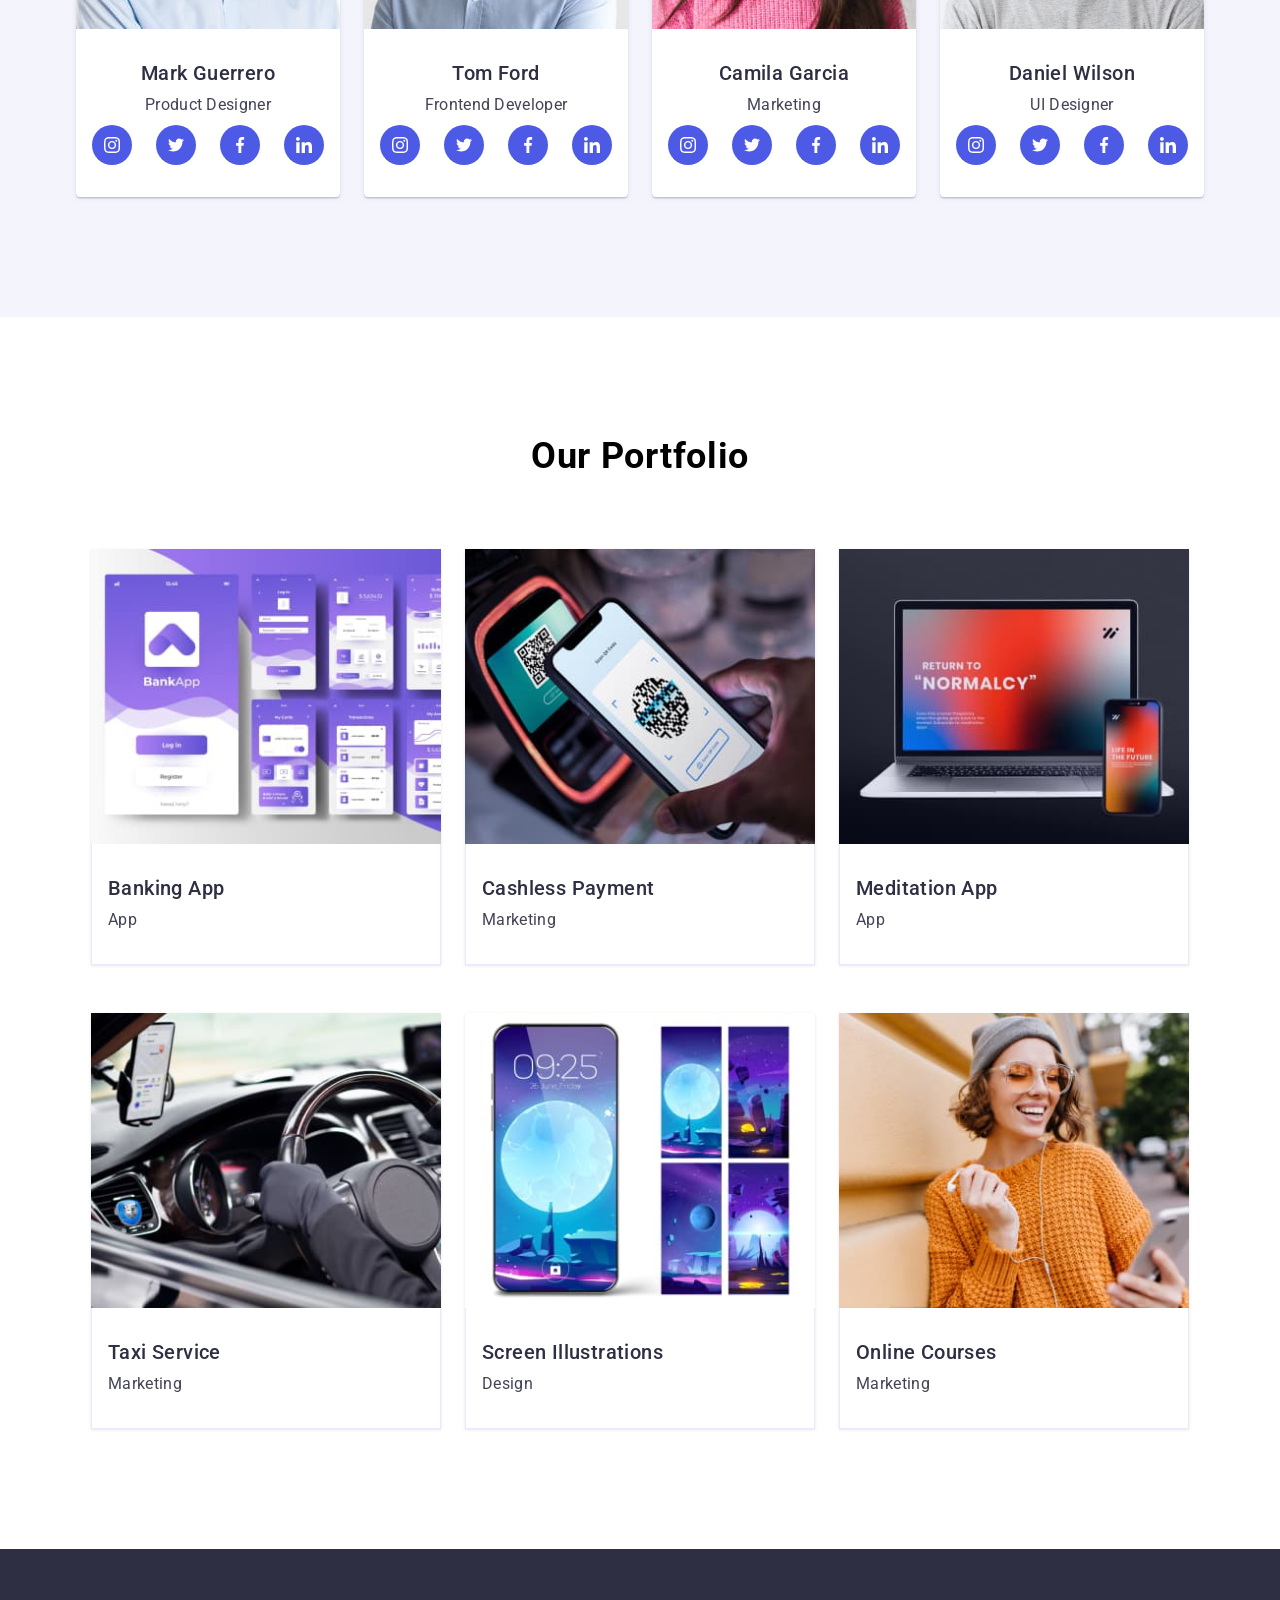
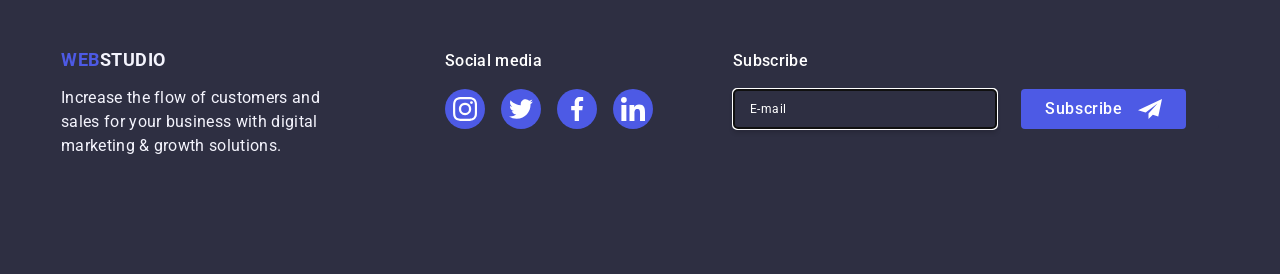
==== commit bfc01bf5: "renovation" ====
--- a/index.html
+++ b/index.html
@@ -18,101 +18,97 @@
 
 <body>
 
-  <header class="header">
+  <header id="home">
     <div class="container container_header">
       <nav class="navigation">
-        <a class="logo" href="./index.html">Web<span class="logo-part">Studio</span></a>
+        <a class="logo" href="#home">Web<span class="logo-part">Studio</span></a>
         <ul class="menu_list">
-          <li><a class="nav-menu nav-menu-blue" href="./index.html" target="_blank">Studio</a></li>
-          <li><a class="nav-menu" href="" target="_blank">Portfolio</a></li>
-          <li><a class="nav-menu" href="" target="_blank">Contacts</a></li>
+          <li><a class="nav-menu nav-menu-blue" href="#studio">Studio</a></li>
+          <li><a class="nav-menu" href="#portfolio">Portfolio</a></li>
+          <li><a class="nav-menu" href="#contacts">Contacts</a></li>
         </ul>
       </nav>
+
       <address class="adress_all">
         <ul class="menu_address">
-          <li>
-            <a class="address" href="mailto:info@devstudio.com">info@devstudio.com</a>
-          </li>
-          <li>
-            <a class="address" href="tel:+110001111111">+11 (000) 111-11-11</a>
-          </li>
+          <li><a class="address" href="mailto:info@devstudio.com">info@devstudio.com</a></li>
+          <li><a class="address" href="tel:+110001111111">+11 (000) 111-11-11</a></li>
         </ul>
       </address>
-      <button class="burger_btn" data-mobile-open type="button"><svg class="icon_menu" width="24" height="24">
+
+      <button class="burger_btn" data-mobile-open type="button">
+        <svg class="icon_menu" width="24" height="24">
           <use href="./images/icons.svg#icon-menu"></use>
-        </svg></button>
+        </svg>
+      </button>
     </div>
+
+
     <div class="mobile_menu" data-mobile>
       <div class="container mobile_container">
-        <button class="exit" type="button" data-mobile-close><svg class="icon_exit" width="8" height="8">
+        <button class="exit" type="button" data-mobile-close>
+          <svg class="icon_exit" width="8" height="8">
             <use href="./images/icons.svg#icon-closeblack"></use>
-          </svg></button>
+          </svg>
+        </button>
+
         <nav class="nav_mobile">
           <ul class="list_mobile">
-            <li class="element_list_mobile">
-              <a class="link_menu" href="./index.html" target="_blank">Studio</a>
-            </li>
-            <li class="element_list_mobile">
-              <a class="link_menu" href="" target="_blank">Portfolio</a>
-            </li>
-            <li class="element_list_mobile">
-              <a class="link_menu" href="" target="_blank">Contacts</a>
-            </li>
+            <li class="element_list_mobile"><a class="link_menu" href="#hero">Studio</a></li>
+            <li class="element_list_mobile"><a class="link_menu" href="#portfolio">Portfolio</a> </li>
+            <li class="element_list_mobile"><a class="link_menu" href="#contacts">Contacts</a></li>
           </ul>
         </nav>
+
         <address>
           <ul class="menu_address_mobile">
-            <li class="list_menu_address">
-              <a href="mailto:info@devstudio.com">info@devstudio.com</a>
-            </li>
-            <li class="list_menu_address">
-              <a href="tel:+110001111111">+11 (000) 111-11-11</a>
-            </li>
+            <li class="list_menu_address"><a href="mailto:info@devstudio.com">info@devstudio.com</a></li>
+            <li class="list_menu_address"><a href="tel:+110001111111">+11 (000) 111-11-11</a></li>
           </ul>
         </address>
+
         <ul class="list_icons_mob">
-          <li class="ellipse">
-            <a class="link_section" href="https://www.instagram.com" target="_blank"> <svg class="traling_icons"
-                width="16" height="16">
-                <use href="./images/icons.svg#icon-instagram">
-                </use>
-              </svg>
-            </a>
-
-          </li>
-          <li class="ellipse">
-            <a class="link_section" href="https://twitter.com" target="_blank"><svg class="traling_icons" width="16"
-                height="16">
-                <use href="./images/icons.svg#icon-twitter">
-                </use>
-              </svg>
-            </a>
-
-          </li>
+
+          <li class="ellipse">
+            <a class="link_section" href="https://www.instagram.com" target="_blank">
+              <svg class="traling_icons" width="16" height="16">
+                <use href="./images/icons.svg#icon-instagram"></use>
+              </svg>
+            </a>
+          </li>
+
+          <li class="ellipse">
+            <a class="link_section" href="https://twitter.com" target="_blank">
+              <svg class="traling_icons" width="16" height="16">
+                <use href="./images/icons.svg#icon-twitter"></use>
+              </svg>
+            </a>
+          </li>
+
           <li class="ellipse">
             <a class="link_section" href="https://facebook.com" target="_blank">
               <svg class="traling_icons" width="16" height="16">
                 <use href="./images/icons.svg#icon-facebook">
                 </use>
-              </svg></a>
-
-          </li>
-          <li class="ellipse">
-            <a class="link_section" href="https://www.linkedin.com" target="_blank"><svg class="traling_icons"
-                width="16" height="16">
-                <use href="./images/icons.svg#icon-linkedin">
-                </use>
-              </svg></a>
-
+              </svg>
+            </a>
+          </li>
+
+          <li class="ellipse">
+            <a class="link_section" href="https://www.linkedin.com" target="_blank">
+              <svg class="traling_icons" width="16" height="16">
+                <use href="./images/icons.svg#icon-linkedin"></use>
+              </svg>
+            </a>
           </li>
         </ul>
-
       </div>
     </div>
   </header>
 
   <main>
-    <section class="face">
+
+    <section class="face" id="hero">
       <div class="container">
         <h1 class="name">Effective Solutions for Your Business</h1>
         <button class="button_face" type="button" data-modal-open>Order Service</button>
@@ -123,40 +119,52 @@
       <div class="container container_adv">
         <h2 class="visually-hidden">Advantages</h2>
         <ul class="menu-adv">
+
           <li class="li_adv">
-            <div class="feature"><svg class="icon-feature" width="64" height="64">
+            <div class="feature">
+              <svg class="icon-feature" width="64" height="64">
                 <use href="./images/icons.svg#icon-antenna"></use>
-              </svg></div>
+              </svg>
+            </div>
             <h3 class="advantages_svg">Strategy</h3>
             <p class="p_advantages_svg">
               Our goal is to identify the business problem to walk away with the
               perfect and creative solution.
             </p>
           </li>
+
           <li class="li_adv">
-            <div class="feature"><svg class="icon-feature" width="64" height="64">
+            <div class="feature">
+              <svg class="icon-feature" width="64" height="64">
                 <use href="./images/icons.svg#icon-clock"></use>
-              </svg></div>
+              </svg>
+            </div>
             <h3 class="advantages_svg">Punctuality</h3>
             <p class="p_advantages_svg">
               Bring the key message to the brand's audience for the best price
               within the shortest possible time.
             </p>
           </li>
+
           <li class="li_adv">
-            <div class="feature"><svg class="icon-feature" width="64" height="64">
+            <div class="feature">
+              <svg class="icon-feature" width="64" height="64">
                 <use href="./images/icons.svg#icon-diagram"></use>
-              </svg></div>
+              </svg>
+            </div>
             <h3 class="advantages_svg">Diligence</h3>
             <p class="p_advantages_svg">
               Research and confirm brands that present the strongest digital
               growth opportunities and minimize risk.
             </p>
           </li>
+
           <li class="li_adv">
-            <div class="feature"><svg class="icon-feature" width="64" height="64">
+            <div class="feature">
+              <svg class="icon-feature" width="64" height="64">
                 <use href="./images/icons.svg#icon-astronaut"></use>
-              </svg></div>
+              </svg>
+            </div>
             <h3 class="advantages_svg">Technologies</h3>
             <p class="p_advantages_svg">
               Design practice focused on digital experiences. We bring forth a
@@ -164,208 +172,214 @@
             </p>
           </li>
         </ul>
+
       </div>
     </section>
+
+
     <section class="our_team">
       <div class="container container-our-team">
+
         <h2 class="team">Our Team</h2>
 
         <ul class="list_our_team">
-          <div>
-            <li class="list">
-              <img srcset="./images/mark.jpg, ./images/mark@2x.jpg 2x" src="./images/mark.jpg" alt="card 1" width="264"
-                height="260" />
-              <div class="identify">
-                <h3 class="advantages">Mark Guerrero</h3>
-                <p class="p_advantages">Product Designer</p>
-                <ul class="list_icons">
-                  <li class="ellipse">
-                    <a class="link_section" href="https://www.instagram.com" target="_blank"> <svg class="traling_icons"
-                        width="16" height="16">
-                        <use href="./images/icons.svg#icon-instagram">
-                        </use>
-                      </svg>
-                    </a>
-
-                  </li>
-                  <li class="ellipse">
-                    <a class="link_section" href="https://twitter.com" target="_blank"><svg class="traling_icons"
-                        width="16" height="16">
-                        <use href="./images/icons.svg#icon-twitter">
-                        </use>
-                      </svg>
-                    </a>
-
-                  </li>
-                  <li class="ellipse">
-                    <a class="link_section" href="https://facebook.com" target="_blank">
-                      <svg class="traling_icons" width="16" height="16">
-                        <use href="./images/icons.svg#icon-facebook">
-                        </use>
-                      </svg></a>
-
-                  </li>
-                  <li class="ellipse">
-                    <a class="link_section" href="https://www.linkedin.com" target="_blank"><svg class="traling_icons"
-                        width="16" height="16">
-                        <use href="./images/icons.svg#icon-linkedin">
-                        </use>
-                      </svg></a>
-
-                  </li>
-                </ul>
-              </div>
-            </li>
-          </div>
-          <div>
-            <li class="list">
-              <img srcset="./images/tom.jpg 1x, ./images/tom@2x.jpg 2x" src="./images/tom.jpg" alt="card 2" width="264"
-                height="260" />
-              <div class="identify">
-                <h3 class="advantages">Tom Ford</h3>
-                <p class="p_advantages">Frontend Developer</p>
-                <ul class="list_icons">
-                  <li class="ellipse">
-                    <a class="link_section" href="https://www.instagram.com" target="_blank"><svg class="traling_icons"
-                        width="16" height="16">
-                        <use href="./images/icons.svg#icon-instagram">
-                        </use>
-                      </svg>
-                    </a>
-
-                  </li>
-                  <li class="ellipse">
-                    <a class="link_section" href="https://twitter.com" target="_blank"><svg class="traling_icons"
-                        width="16" height="16">
-                        <use href="./images/icons.svg#icon-twitter">
-                        </use>
-                      </svg>
-                    </a>
-
-                  </li>
-                  <li class="ellipse">
-                    <a class="link_section" href="https://facebook.com" target="_blank">
-                      <svg class="traling_icons" width="16" height="16">
-                        <use href="./images/icons.svg#icon-facebook">
-                        </use>
-                      </svg></a>
-
-                  </li>
-                  <li class="ellipse">
-                    <a class="link_section" href="https://www.linkedin.com" target="_blank"><svg class="traling_icons"
-                        width="16" height="16">
-                        <use href="./images/icons.svg#icon-linkedin">
-                        </use>
-                      </svg></a>
-
-                  </li>
-                </ul>
-              </div>
-            </li>
-          </div>
-          <div>
-            <li class="list">
-              <img srcset="./images/camila.jpg 1x, ./images/camila@2x.jpg 2x" src="./images/camila.jpg" alt="card 3"
-                width="264" height="260" />
-              <div class="identify">
-                <h3 class="advantages">Camila Garcia</h3>
-                <p class="p_advantages">Marketing</p>
-                <ul class="list_icons">
-                  <li class="ellipse">
-                    <a class="link_section" href="https://www.instagram.com" target="_blank"> <svg class="traling_icons"
-                        width="16" height="16">
-                        <use href="./images/icons.svg#icon-instagram">
-                        </use>
-                      </svg>
-                    </a>
-
-                  </li>
-                  <li class="ellipse">
-                    <a class="link_section" href="https://twitter.com" target="_blank"><svg class="traling_icons"
-                        width="16" height="16">
-                        <use href="./images/icons.svg#icon-twitter">
-                        </use>
-                      </svg>
-                    </a>
-
-                  </li>
-                  <li class="ellipse">
-                    <a class="link_section" href="https://facebook.com" target="_blank">
-                      <svg class="traling_icons" width="16" height="16">
-                        <use href="./images/icons.svg#icon-facebook">
-                        </use>
-                      </svg></a>
-
-                  </li>
-                  <li class="ellipse">
-                    <a class="link_section" href="https://www.linkedin.com" target="_blank"><svg class="traling_icons"
-                        width="16" height="16">
-                        <use href="./images/icons.svg#icon-linkedin">
-                        </use>
-                      </svg></a>
-
-                  </li>
-                </ul>
-              </div>
-            </li>
-          </div>
-          <div>
-            <li class="list">
-              <img srcset="./images/daniel.jpg 1x, ./images/daniel@2x.jpg 2x" src="./images/daniel.jpg" alt="card 4"
-                width="264" height="260" />
-              <div class="identify">
-                <h3 class="advantages">Daniel Wilson</h3>
-                <p class="p_advantages">UI Designer</p>
-                <ul class="list_icons">
-                  <li class="ellipse">
-                    <a class="link_section" href="https://www.instagram.com" target="_blank"> <svg class="traling_icons"
-                        width="16" height="16">
-                        <use href="./images/icons.svg#icon-instagram">
-                        </use>
-                      </svg>
-                    </a>
-
-                  </li>
-                  <li class="ellipse">
-                    <a class="link_section" href="https://twitter.com" target="_blank"><svg class="traling_icons"
-                        width="16" height="16">
-                        <use href="./images/icons.svg#icon-twitter">
-                        </use>
-                      </svg>
-                    </a>
-
-                  </li>
-                  <li class="ellipse">
-                    <a class="link_section" href="https://facebook.com" target="_blank">
-                      <svg class="traling_icons" width="16" height="16">
-                        <use href="./images/icons.svg#icon-facebook">
-                        </use>
-                      </svg></a>
-
-                  </li>
-                  <li class="ellipse">
-                    <a class="link_section" href="https://www.linkedin.com" target="_blank"><svg class="traling_icons"
-                        width="16" height="16">
-                        <use href="./images/icons.svg#icon-linkedin">
-                        </use>
-                      </svg></a>
-
-                  </li>
-                </ul>
-              </div>
-            </li>
-          </div>
+
+          <li class="list">
+            <img srcset="./images/mark.jpg, ./images/mark@2x.jpg 2x" src="./images/mark.jpg" alt="Mark Guerrero"
+              width="264" height="260" />
+
+            <div class="identify">
+              <h3 class="advantages">Mark Guerrero</h3>
+              <p class="p_advantages">Product Designer</p>
+
+              <ul class="list_icons">
+                <li class="ellipse">
+                  <a class="link_section" href="https://www.instagram.com" target="_blank">
+                    <svg class="traling_icons" width="16" height="16">
+                      <use href="./images/icons.svg#icon-instagram"></use>
+                    </svg>
+                  </a>
+                </li>
+
+                <li class="ellipse">
+                  <a class="link_section" href="https://twitter.com" target="_blank">
+                    <svg class="traling_icons" width="16" height="16">
+                      <use href="./images/icons.svg#icon-twitter"></use>
+                    </svg>
+                  </a>
+                </li>
+
+                <li class="ellipse">
+                  <a class="link_section" href="https://facebook.com" target="_blank">
+                    <svg class="traling_icons" width="16" height="16">
+                      <use href="./images/icons.svg#icon-facebook"></use>
+                    </svg>
+                  </a>
+                </li>
+
+                <li class="ellipse">
+                  <a class="link_section" href="https://www.linkedin.com" target="_blank">
+                    <svg class="traling_icons" width="16" height="16">
+                      <use href="./images/icons.svg#icon-linkedin"></use>
+                    </svg>
+                  </a>
+                </li>
+              </ul>
+            </div>
+          </li>
+
+
+          <li class="list">
+            <img srcset="./images/tom.jpg 1x, ./images/tom@2x.jpg 2x" src="./images/tom.jpg" alt="Tom Ford" width="264"
+              height="260" />
+            <div class="identify">
+              <h3 class="advantages">Tom Ford</h3>
+              <p class="p_advantages">Frontend Developer</p>
+
+              <ul class="list_icons">
+                <li class="ellipse">
+                  <a class="link_section" href="https://www.instagram.com" target="_blank">
+                    <svg class="traling_icons" width="16" height="16">
+                      <use href="./images/icons.svg#icon-instagram"></use>
+                    </svg>
+                  </a>
+                </li>
+
+                <li class="ellipse">
+                  <a class="link_section" href="https://twitter.com" target="_blank">
+                    <svg class="traling_icons" width="16" height="16">
+                      <use href="./images/icons.svg#icon-twitter"></use>
+                    </svg>
+                  </a>
+                </li>
+
+                <li class="ellipse">
+                  <a class="link_section" href="https://facebook.com" target="_blank">
+                    <svg class="traling_icons" width="16" height="16">
+                      <use href="./images/icons.svg#icon-facebook"></use>
+                    </svg>
+                  </a>
+                </li>
+
+                <li class="ellipse">
+                  <a class="link_section" href="https://www.linkedin.com" target="_blank">
+                    <svg class="traling_icons" width="16" height="16">
+                      <use href="./images/icons.svg#icon-linkedin"></use>
+                    </svg>
+                  </a>
+                </li>
+              </ul>
+            </div>
+          </li>
+
+
+
+
+          <li class="list">
+            <img srcset="./images/camila.jpg 1x, ./images/camila@2x.jpg 2x" src="./images/camila.jpg"
+              alt="Camila Garcia" width="264" height="260" />
+
+            <div class="identify">
+              <h3 class="advantages">Camila Garcia</h3>
+              <p class="p_advantages">Marketing</p>
+
+              <ul class="list_icons">
+                <li class="ellipse">
+                  <a class="link_section" href="https://www.instagram.com" target="_blank">
+                    <svg class="traling_icons" width="16" height="16">
+                      <use href="./images/icons.svg#icon-instagram"></use>
+                    </svg>
+                  </a>
+                </li>
+
+                <li class="ellipse">
+                  <a class="link_section" href="https://twitter.com" target="_blank">
+                    <svg class="traling_icons" width="16" height="16">
+                      <use href="./images/icons.svg#icon-twitter"></use>
+                    </svg>
+                  </a>
+                </li>
+
+                <li class="ellipse">
+                  <a class="link_section" href="https://facebook.com" target="_blank">
+                    <svg class="traling_icons" width="16" height="16">
+                      <use href="./images/icons.svg#icon-facebook"></use>
+                    </svg>
+                  </a>
+                </li>
+
+                <li class="ellipse">
+                  <a class="link_section" href="https://www.linkedin.com" target="_blank">
+                    <svg class="traling_icons" width="16" height="16">
+                      <use href="./images/icons.svg#icon-linkedin"></use>
+                    </svg>
+                  </a>
+                </li>
+              </ul>
+            </div>
+          </li>
+
+
+
+
+          <li class="list">
+            <img srcset="./images/daniel.jpg 1x, ./images/daniel@2x.jpg 2x" src="./images/daniel.jpg"
+              alt="Daniel Wilson" width="264" height="260" />
+
+            <div class="identify">
+              <h3 class="advantages">Daniel Wilson</h3>
+              <p class="p_advantages">UI Designer</p>
+
+              <ul class="list_icons">
+                <li class="ellipse">
+                  <a class="link_section" href="https://www.instagram.com" target="_blank">
+                    <svg class="traling_icons" width="16" height="16">
+                      <use href="./images/icons.svg#icon-instagram"></use>
+                    </svg>
+                  </a>
+                </li>
+
+                <li class="ellipse">
+                  <a class="link_section" href="https://twitter.com" target="_blank">
+                    <svg class="traling_icons" width="16" height="16">
+                      <use href="./images/icons.svg#icon-twitter"></use>
+                    </svg>
+                  </a>
+                </li>
+
+                <li class="ellipse">
+                  <a class="link_section" href="https://facebook.com" target="_blank">
+                    <svg class="traling_icons" width="16" height="16">
+                      <use href="./images/icons.svg#icon-facebook"></use>
+                    </svg>
+                  </a>
+                </li>
+
+                <li class="ellipse">
+                  <a class="link_section" href="https://www.linkedin.com" target="_blank">
+                    <svg class="traling_icons" width="16" height="16">
+                      <use href="./images/icons.svg#icon-linkedin"></use>
+                    </svg>
+                  </a>
+                </li>
+              </ul>
+            </div>
+          </li>
+
         </ul>
       </div>
     </section>
-    <section class="our_portfolio">
+
+
+    <section class="our_portfolio" id="portfolio">
       <div class="container container_our_portfolio">
         <h2 class="team">Our Portfolio</h2>
+
         <ul class="list_portfolio">
           <li class="project_card">
             <div class="image_container">
               <img srcset="./images/banking@1x.jpg 1x, ./images/banking@2x.jpg 2x" src="./images/banking@1x.jpg"
-                alt="Banking App design concepts" width="360" height="300" />
+                alt="Banking App design concepts" width="360" />
               <p class="overlay">
                 14 Stylish and User-Friendly App Design Concepts · Task Manager App · Calorie Tracker App · Exotic
                 Fruit Ecommerce App · Cloud Storage App
@@ -376,6 +390,7 @@
               <p class="project-description">App</p>
             </div>
           </li>
+
           <li class="project_card">
             <div class="image_container">
               <img srcset="./images/cashless@1x.jpg 1x, ./images/cashless@2x.jpg 2x" src="./images/cashless@1x.jpg"
@@ -390,6 +405,7 @@
 
             </div>
           </li>
+
           <li class="project_card">
             <div class="image_container">
               <img srcset="./images/mediation@1x.jpg 1x, ./images/meditation@2x.jpg 2x" src="./images/mediation@1x.jpg"
@@ -404,6 +420,7 @@
               <p class="project-description">App</p>
             </div>
           </li>
+
           <li class="project_card">
             <div class="image_container">
               <img srcset="./images/taxi@1x.jpg 1x, ./images/taxi@2x.jpg 2x" src="./images/taxi@1x.jpg"
@@ -418,8 +435,8 @@
               <p class="project-description">Marketing</p>
             </div>
           </li>
+
           <li class="project_card">
-
             <div class="image_container">
               <img srcset="./images/screen@1x.jpg 1x, ./images/screen@2x.jpg 2x" src="./images/screen@1x.jpg"
                 alt="Screen Illustrations project" width="360" height="300" />
@@ -432,8 +449,8 @@
               <h3 class="project-title">Screen Illustrations</h3>
               <p class="project-description">Design</p>
             </div>
-
-          </li>
+          </li>
+
           <li class="project_card">
             <div class="image_container">
               <img srcset="./images/online@1x.jpg, ./images/online@2x.jpg 2x" src="./images/online@1x.jpg"
@@ -454,10 +471,10 @@
 
   </main>
 
-  <footer class="footer">
+  <footer class="footer" id="contacts">
     <div class="container footer-container">
       <div class="text">
-        <a class="logo_f" href="./index.html">Web<span class="logo-footer">Studio</span></a>
+        <a class="logo_f" href="#home">Web<span class="logo-footer">Studio</span></a>
         <p class="p_footer">
           Increase the flow of customers and sales for your business with digital
           marketing & growth solutions.</p>
@@ -466,63 +483,71 @@
         <p class="social-media">Social media</p>
         <ul class="footer-ul">
           <li class="ellipse">
-            <a class="link_footer" href="https://www.instagram.com" target="_blank"><svg class="traling_icons"
-                width="24" height="24">
-                <use href="./images/icons.svg#icon-instagram">
-                </use>
-              </svg>
-            </a>
-          </li>
-          <li class="ellipse">
-            <a class="link_footer" href="https://twitter.com" target="_blank"><svg class="traling_icons" width="24"
-                height="24">
-                <use href="./images/icons.svg#icon-twitter">
-                </use>
-              </svg>
-            </a>
-
+            <a class="link_footer" href="https://www.instagram.com" target="_blank">
+              <svg class="traling_icons" width="24" height="24">
+                <use href="./images/icons.svg#icon-instagram"></use>
+              </svg>
+            </a>
+          </li>
+          <li class="ellipse">
+            <a class="link_footer" href="https://twitter.com" target="_blank">
+              <svg class="traling_icons" width="24" height="24">
+                <use href="./images/icons.svg#icon-twitter"></use>
+              </svg>
+            </a>
           </li>
           <li class="ellipse">
             <a class="link_footer" href="https://facebook.com" target="_blank">
               <svg class="traling_icons" width="24" height="24">
-                <use href="./images/icons.svg#icon-facebook">
-                </use>
-              </svg></a>
-
-          </li>
-          <li class="ellipse">
-            <a class="link_footer" href="https://www.linkedin.com" target="_blank"><svg class="traling_icons" width="24"
-                height="24">
-                <use href="./images/icons.svg#icon-linkedin">
-                </use>
-              </svg></a>
-
+                <use href="./images/icons.svg#icon-facebook"></use>
+              </svg>
+            </a>
+          </li>
+          <li class="ellipse">
+            <a class="link_footer" href="https://www.linkedin.com" target="_blank">
+              <svg class="traling_icons" width="24" height="24">
+                <use href="./images/icons.svg#icon-linkedin"></use>
+              </svg>
+            </a>
           </li>
         </ul>
       </div>
+
       <div class="subscribe">
         <p class="social-media">Subscribe</p>
-        <form class="form_footer"><label class="label_footer"><input class="subscribe-mail" type="email" name="email"
-              placeholder="E-mail" autofocus />
+        <form class="form_footer">
+
+          <label class="label_footer">
+            <input class="subscribe-mail" type="email" name="email" placeholder="E-mail" autofocus />
           </label>
-          <button class="button_subscribe" type="submit">Subscribe<svg class="svg_subscribe" width="24" height="24">
+
+          <button class="button_subscribe" type="submit">Subscribe
+            <svg class="svg_subscribe" width="24" height="24">
               <use href="./images/icons.svg#icon-Frame"></use>
-            </svg></button>
+            </svg>
+          </button>
+
         </form>
       </div>
     </div>
+
   </footer>
 
   <div class="modal-overlay" data-modal>
     <div class="modal">
-      <button class="exit_modal" type="button" data-modal-close><svg class="icon_exit" width="8" height="8">
+      <button class="exit_modal" type="button" data-modal-close>
+        <svg class="icon_exit" width="8" height="8">
           <use href="./images/icons.svg#icon-closeblack"></use>
-        </svg></button>
+        </svg>
+      </button>
+
       <p class="p_form">Leave your contacts and we will call you back</p>
       <form class="form" name="feedback" autocomplete="off" novalidate>
+
         <div class="box_model">
           <label class="form-label" for="user-name">Name</label>
-          <div class="box_input"><input class="form_input" id="user-name" type="text" name="user-name" />
+          <div class="box_input">
+            <input class="form_input" id="user-name" type="text" name="user-name" />
             <svg class="icons_box" width="18" height="24">
               <use href="./images/icons.svg#icon-human"></use>
             </svg>
--- a/css/styles.css
+++ b/css/styles.css
@@ -98,7 +98,7 @@
   }
 }
 
-.header {
+header {
   border-bottom: 1px solid #e7e9fc;
   box-shadow: 0px 2px 1px rgba(46, 47, 66, 0.08),
     0px 1px 1px rgba(46, 47, 66, 0.16),
@@ -314,6 +314,17 @@
   margin-bottom: 8px;
 }
 
+.exit:hover,
+.exit:focus {
+  background-color: #404bbf;
+  border: none;
+}
+
+.exit:hover svg,
+.exit:focus svg {
+  fill: #ffffff;
+}
+
 @media only screen and (min-width: 768px) {
   .exit {
     margin-bottom: 24px;
@@ -396,16 +407,7 @@
     background-color: #e7e9fc;
   }
 
-  .exit:hover,
-  .exit:focus {
-    background-color: #404bbf;
-    border: none;
-  }
-
-  .exit:hover svg,
-  .exit:focus svg {
-    fill: #ffffff;
-  }
+
 
   .icon_exit {
     transition: fill 250ms cubic-bezier(0.4, 0, 0.2, 1);
@@ -428,10 +430,10 @@
   background-repeat: no-repeat;
   background-position: center;
   background-size: cover;
-  padding: 72px 0 72px 0;
+  padding: 72px 0;
   background-image: linear-gradient(rgba(46, 47, 66, 0.7), rgba(46, 47, 66, 0.7)),
     url('../images/mobil/Dark-bg-mob@1x.jpg');
-  max-width: 1440px;
+  max-width: 767px;
   margin: 0 auto;
 }
 
@@ -439,15 +441,46 @@
 (min-resolution: 192dpi),
 (min-resolution: 2dppx) {
   .face {
-    background-image: linear-gradient(to bottom,
-        rgba(46, 47, 66, 0.7),
+    background-image: linear-gradient(rgba(46, 47, 66, 0.7),
         rgba(46, 47, 66, 0.7)),
       url('../images/mobil/Dark-bg-mob@2x.jpg');
   }
 }
 
-
-
+@media screen and (min-width: 768px) {
+  .face {
+    padding: 112px 0;
+    max-width: 1157px;
+    background-image: linear-gradient(rgba(46, 47, 66, 0.7), rgba(46, 47, 66, 0.7)),
+      url('../images/tablet/Dark-bg-tab@1x.jpg');
+  }
+
+
+  @media (min-device-pixel-ratio: 2),
+  (min-resolution: 192dpi),
+  (min-resolution: 2dppx) {
+    .face {
+      background-image: linear-gradient(rgba(46, 47, 66, 0.7), rgba(46, 47, 66, 0.7)),
+        url('../images/tablet/Dark-bg-tab@2x.jpg');
+    }
+  }
+}
+
+@media screen and (min-width: 1158px) {
+  .face {
+    background-image: linear-gradient(rgba(46, 47, 66, 0.7), rgba(46, 47, 66, 0.7)), url('../images/backdr@1x.jpg');
+    padding: 188px 0;
+    max-width: 1440px;
+  }
+
+  @media (min-device-pixel-ratio: 2),
+  (min-resolution: 192dpi),
+  (min-resolution: 2dppx) {
+    .face {
+      background-image: linear-gradient(rgba(46, 47, 66, 0.7), rgba(46, 47, 66, 0.7)), url('../images/backdr@2x.jpg');
+    }
+  }
+}
 
 .name {
   font-weight: 700;
@@ -880,7 +913,7 @@
   letter-spacing: 0.02em;
   width: 264px;
   text-align: left;
-
+  margin-bottom: 16px;
 }
 
 
@@ -1326,6 +1359,17 @@
     margin-bottom: 24px;
   }
 
+  .exit_modal:hover,
+  .exit_modal:focus {
+    background-color: #404bbf;
+    border: none;
+  }
+
+  .exit_modal:hover svg,
+  .exit_modal:focus svg {
+    fill: #ffffff;
+  }
+
   .checkbox {
     display: block;
     width: 100%;
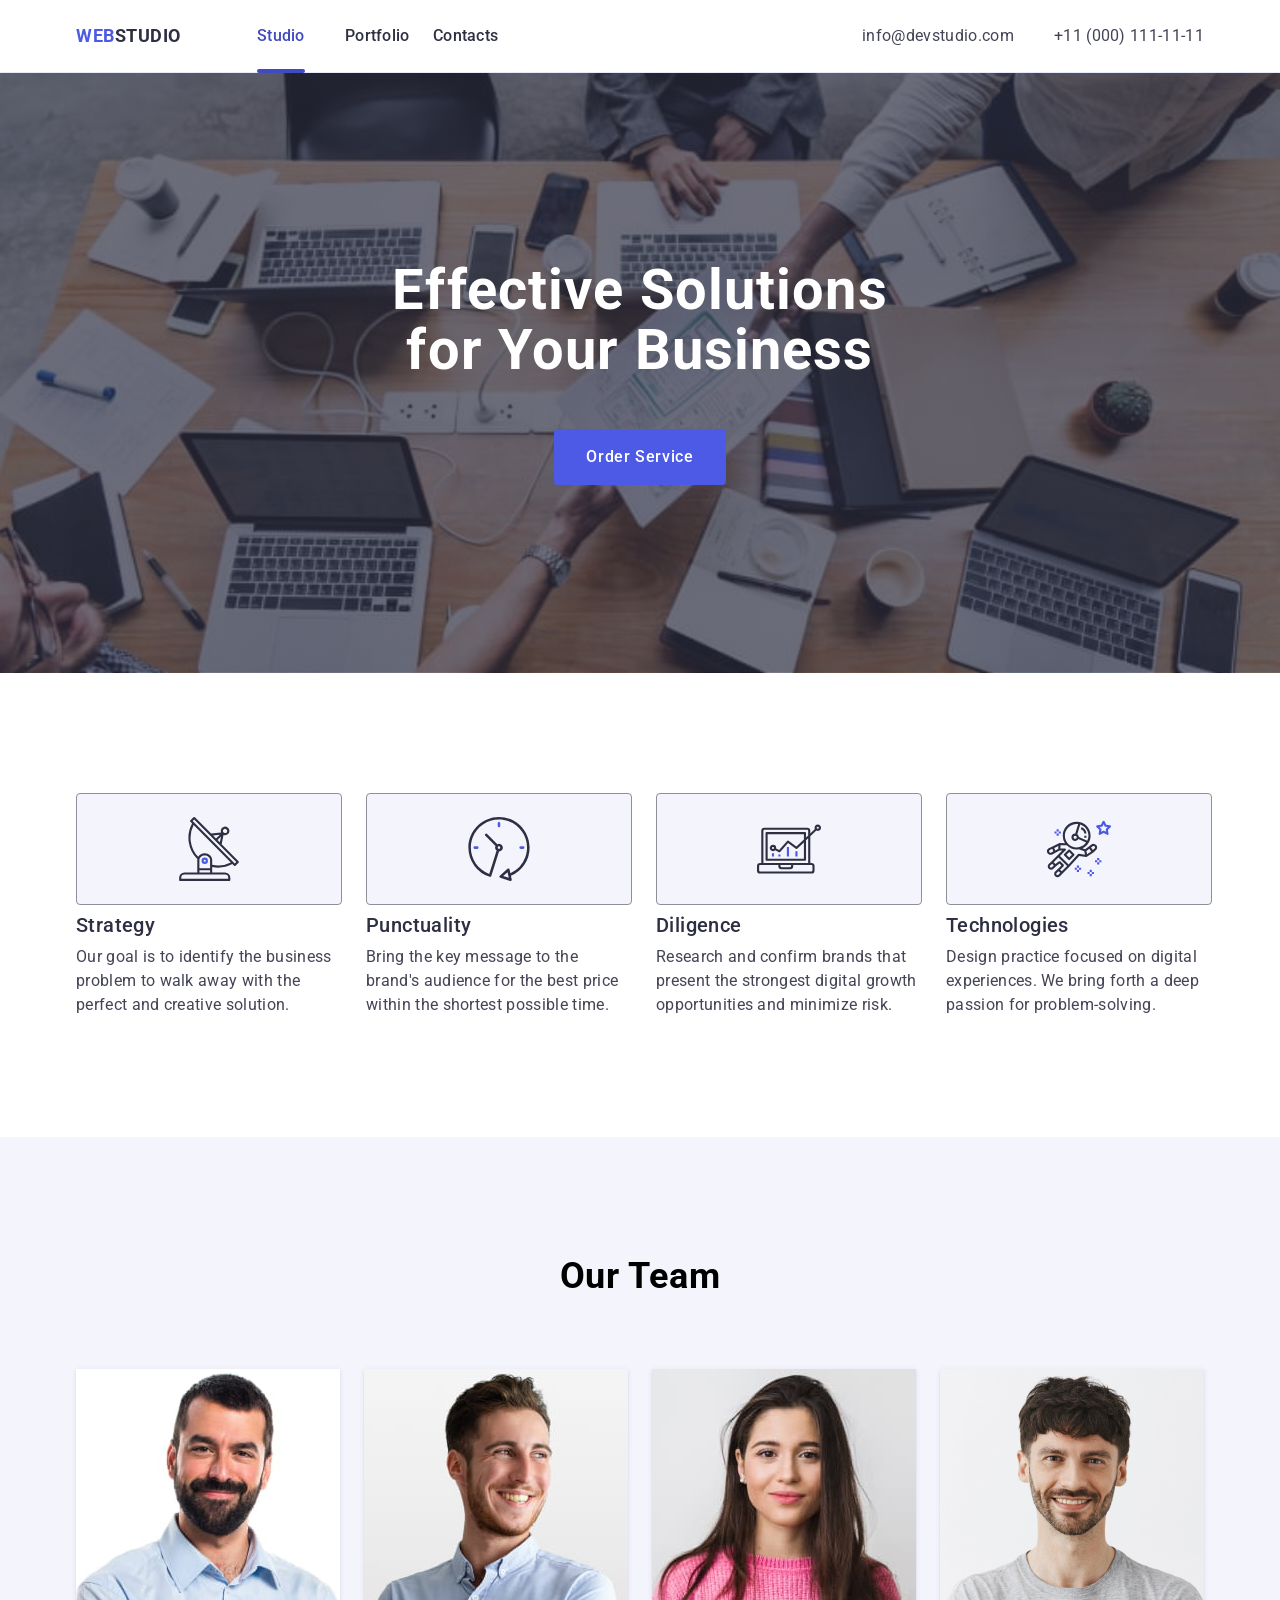
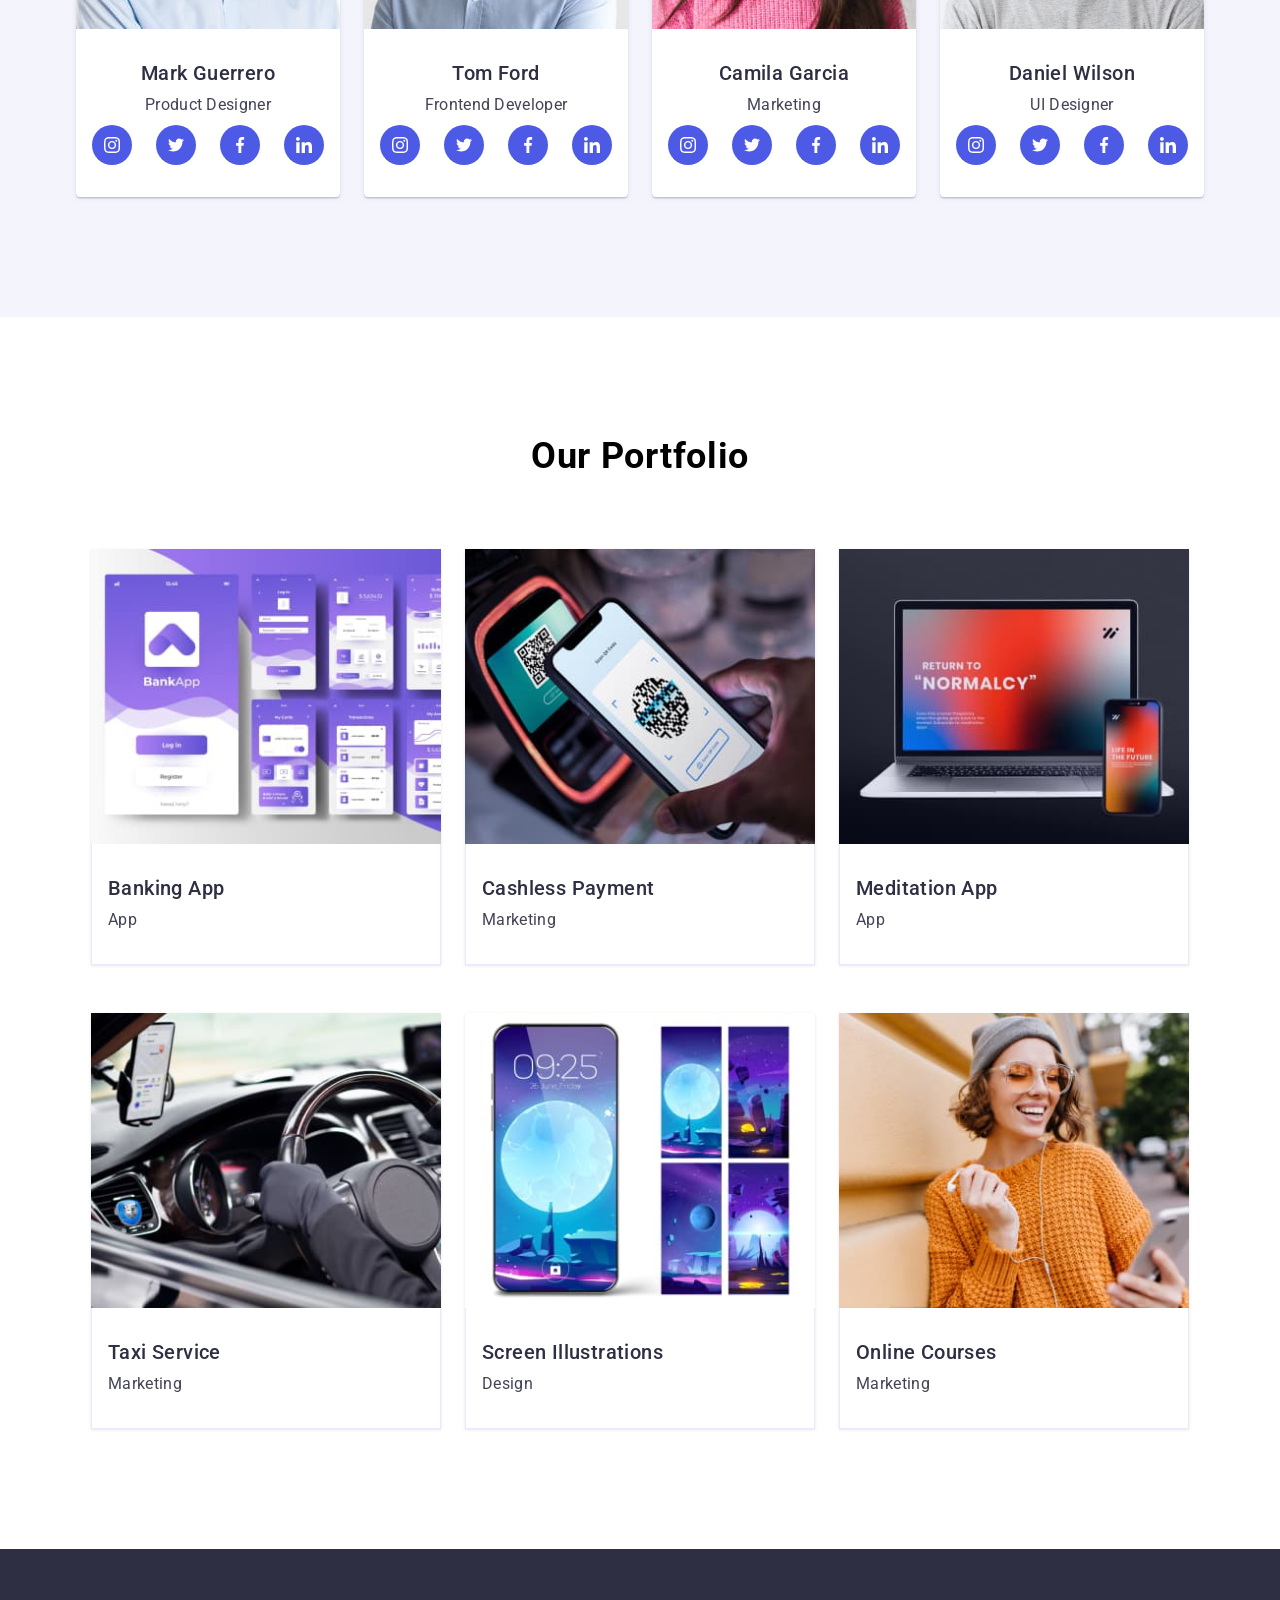
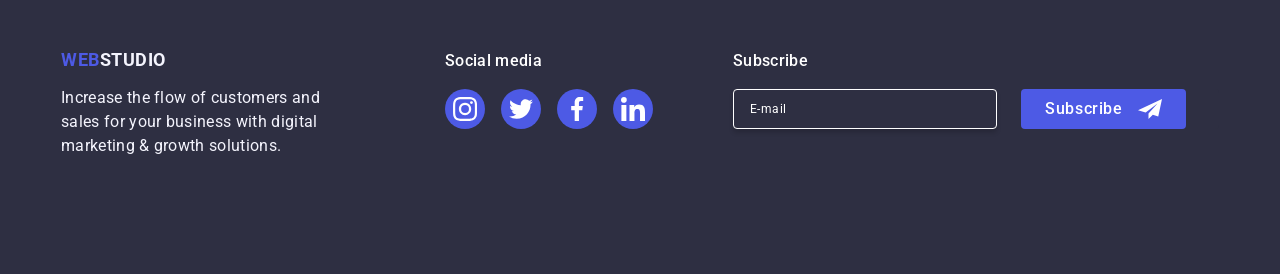
==== commit feb5cbdb: "open up" ====
--- a/index.html
+++ b/index.html
@@ -13,7 +13,7 @@
   <link rel="stylesheet" href="https://cdnjs.cloudflare.com/ajax/libs/modern-normalize/3.0.1/modern-normalize.min.css"
     integrity="sha512-q6WgHqiHlKyOqslT/lgBgodhd03Wp4BEqKeW6nNtlOY4quzyG3VoQKFrieaCeSnuVseNKRGpGeDU3qPmabCANg=="
     crossorigin="anonymous" referrerpolicy="no-referrer" />
-  <link rel="stylesheet" href="./css/styles.css" />
+  <link rel="stylesheet" href="/css/styles.css" />
 </head>
 
 <body>
@@ -21,11 +21,11 @@
   <header id="home">
     <div class="container container_header">
       <nav class="navigation">
-        <a class="logo" href="#home">Web<span class="logo-part">Studio</span></a>
+        <a class="logo" href="#home">Web<span class="logo_part">Studio</span></a>
         <ul class="menu_list">
-          <li><a class="nav-menu nav-menu-blue" href="#studio">Studio</a></li>
-          <li><a class="nav-menu" href="#portfolio">Portfolio</a></li>
-          <li><a class="nav-menu" href="#contacts">Contacts</a></li>
+          <li><a class="nav_menu nav_menu_blue" href="#studio">Studio</a></li>
+          <li><a class="nav_menu" href="#portfolio">Portfolio</a></li>
+          <li><a class="nav_menu" href="#contacts">Contacts</a></li>
         </ul>
       </nav>
 
@@ -54,7 +54,7 @@
 
         <nav class="nav_mobile">
           <ul class="list_mobile">
-            <li class="element_list_mobile"><a class="link_menu" href="#hero">Studio</a></li>
+            <li class="element_list_mobile"><a class="link_menu" href="#studio">Studio</a></li>
             <li class="element_list_mobile"><a class="link_menu" href="#portfolio">Portfolio</a> </li>
             <li class="element_list_mobile"><a class="link_menu" href="#contacts">Contacts</a></li>
           </ul>
@@ -117,12 +117,12 @@
 
     <section class="adv">
       <div class="container container_adv">
-        <h2 class="visually-hidden">Advantages</h2>
-        <ul class="menu-adv">
+        <h2 class="visually_hidden">Advantages</h2>
+        <ul class="menu_adv">
 
           <li class="li_adv">
             <div class="feature">
-              <svg class="icon-feature" width="64" height="64">
+              <svg class="icon_feature" width="64" height="64">
                 <use href="./images/icons.svg#icon-antenna"></use>
               </svg>
             </div>
@@ -135,7 +135,7 @@
 
           <li class="li_adv">
             <div class="feature">
-              <svg class="icon-feature" width="64" height="64">
+              <svg class="icon_feature" width="64" height="64">
                 <use href="./images/icons.svg#icon-clock"></use>
               </svg>
             </div>
@@ -148,7 +148,7 @@
 
           <li class="li_adv">
             <div class="feature">
-              <svg class="icon-feature" width="64" height="64">
+              <svg class="icon_feature" width="64" height="64">
                 <use href="./images/icons.svg#icon-diagram"></use>
               </svg>
             </div>
@@ -161,7 +161,7 @@
 
           <li class="li_adv">
             <div class="feature">
-              <svg class="icon-feature" width="64" height="64">
+              <svg class="icon_feature" width="64" height="64">
                 <use href="./images/icons.svg#icon-astronaut"></use>
               </svg>
             </div>
@@ -177,8 +177,8 @@
     </section>
 
 
-    <section class="our_team">
-      <div class="container container-our-team">
+    <section class="our_team" id="studio">
+      <div class="container container_our_team">
 
         <h2 class="team">Our Team</h2>
 
@@ -386,8 +386,8 @@
               </p>
             </div>
             <div class="card_content">
-              <h3 class="project-title">Banking App</h3>
-              <p class="project-description">App</p>
+              <h3 class="project_title">Banking App</h3>
+              <p class="project_description">App</p>
             </div>
           </li>
 
@@ -400,8 +400,8 @@
                 Cloud Storage App</p>
             </div>
             <div class="card_content">
-              <h3 class="project-title">Cashless Payment</h3>
-              <p class="project-description">Marketing</p>
+              <h3 class="project_title">Cashless Payment</h3>
+              <p class="project_description">Marketing</p>
 
             </div>
           </li>
@@ -416,8 +416,8 @@
                 Fruit Ecommerce App · Cloud Storage App</p>
             </div>
             <div class="card_content">
-              <h3 class="project-title">Meditation App</h3>
-              <p class="project-description">App</p>
+              <h3 class="project_title">Meditation App</h3>
+              <p class="project_description">App</p>
             </div>
           </li>
 
@@ -431,8 +431,8 @@
                 Fruit Ecommerce App · Cloud Storage App</p>
             </div>
             <div class="card_content">
-              <h3 class="project-title">Taxi Service</h3>
-              <p class="project-description">Marketing</p>
+              <h3 class="project_title">Taxi Service</h3>
+              <p class="project_description">Marketing</p>
             </div>
           </li>
 
@@ -446,8 +446,8 @@
                 Fruit Ecommerce App · Cloud Storage App</p>
             </div>
             <div class="card_content">
-              <h3 class="project-title">Screen Illustrations</h3>
-              <p class="project-description">Design</p>
+              <h3 class="project_title">Screen Illustrations</h3>
+              <p class="project_description">Design</p>
             </div>
           </li>
 
@@ -461,8 +461,8 @@
                 Fruit Ecommerce App · Cloud Storage App</p>
             </div>
             <div class="card_content">
-              <h3 class="project-title">Online Courses</h3>
-              <p class="project-description">Marketing</p>
+              <h3 class="project_title">Online Courses</h3>
+              <p class="project_description">Marketing</p>
             </div>
           </li>
         </ul>
@@ -472,16 +472,16 @@
   </main>
 
   <footer class="footer" id="contacts">
-    <div class="container footer-container">
+    <div class="container footer_container">
       <div class="text">
-        <a class="logo_f" href="#home">Web<span class="logo-footer">Studio</span></a>
+        <a class="logo_f" href="#home">Web<span class="logo_footer">Studio</span></a>
         <p class="p_footer">
           Increase the flow of customers and sales for your business with digital
           marketing & growth solutions.</p>
       </div>
       <div class="social">
-        <p class="social-media">Social media</p>
-        <ul class="footer-ul">
+        <p class="social_media">Social media</p>
+        <ul class="footer_ul">
           <li class="ellipse">
             <a class="link_footer" href="https://www.instagram.com" target="_blank">
               <svg class="traling_icons" width="24" height="24">
@@ -514,11 +514,11 @@
       </div>
 
       <div class="subscribe">
-        <p class="social-media">Subscribe</p>
+        <p class="social_media">Subscribe</p>
         <form class="form_footer">
 
           <label class="label_footer">
-            <input class="subscribe-mail" type="email" name="email" placeholder="E-mail" autofocus />
+            <input class="subscribe_mail" type="email" name="email" placeholder="E-mail" />
           </label>
 
           <button class="button_subscribe" type="submit">Subscribe
@@ -533,7 +533,7 @@
 
   </footer>
 
-  <div class="modal-overlay" data-modal>
+  <div class="modal_overlay" data-modal>
     <div class="modal">
       <button class="exit_modal" type="button" data-modal-close>
         <svg class="icon_exit" width="8" height="8">
@@ -545,7 +545,7 @@
       <form class="form" name="feedback" autocomplete="off" novalidate>
 
         <div class="box_model">
-          <label class="form-label" for="user-name">Name</label>
+          <label class="form_label" for="user-name">Name</label>
           <div class="box_input">
             <input class="form_input" id="user-name" type="text" name="user-name" />
             <svg class="icons_box" width="18" height="24">
@@ -556,7 +556,7 @@
 
 
         <div class="box_model">
-          <label class="form-label" for="phone">Phone</label>
+          <label class="form_label" for="phone">Phone</label>
           <div class="box_input"><input class="form_input" id="phone" type="text" name="Phone" /><svg class="icons_box"
               width="18" height="24">
               <use href="./images/icons.svg#icon-phoneblack"></use>
@@ -564,7 +564,7 @@
         </div>
 
         <div class="box_model">
-          <label class="form-label" for="e-mail">Email</label>
+          <label class="form_label" for="e-mail">Email</label>
           <div class="box_input"><input class="form_input" id="e-mail" type="text" name="e-mail" /><svg
               class="icons_box" width="18" height="24">
               <use href="./images/icons.svg#icon-emailblack"></use>
@@ -572,25 +572,25 @@
         </div>
 
         <div class="box_comment">
-          <label class="form-label" for="user-comment">Comment</label>
+          <label class="form_label" for="user-comment">Comment</label>
           <textarea class="textarea" id="user-comment" name="user-comment" placeholder="Text input"></textarea>
         </div>
 
         <div class="checkbox">
-          <input class="input_checkbox visually-hidden" id="user-privacy" type="checkbox" value="true"
+          <input class="input_checkbox visually_hidden" id="user-privacy" type="checkbox" value="true"
             name="user-privacy" />
           <label class="label_checkbox" for="user-privacy"><span class="custom_checkbox"><svg class="icon_check"
                 width="10" height="8">
                 <use href="./images/icons.svg#icon-Vector"></use>
               </svg></span>
-            <div class="text-wrapper">
+            <div class="text_wrapper">
               <span>I accept the terms and conditions of the</span>
               <span><a href="" class="a_checkbox">Privacy Policy</a></span>
             </div>
           </label>
         </div>
 
-        <button class="send-btn" type="submit">Send</button>
+        <button class="send_btn" type="submit">Send</button>
       </form>
     </div>
   </div>
--- a/css/styles.css
+++ b/css/styles.css
@@ -58,7 +58,7 @@
   cursor: pointer;
 }
 
-.visually-hidden {
+.visually_hidden {
   position: absolute;
   width: 1px;
   height: 1px;
@@ -99,6 +99,7 @@
 }
 
 header {
+
   border-bottom: 1px solid #e7e9fc;
   box-shadow: 0px 2px 1px rgba(46, 47, 66, 0.08),
     0px 1px 1px rgba(46, 47, 66, 0.16),
@@ -111,6 +112,7 @@
   display: flex;
   align-items: center;
   justify-content: space-between;
+
 }
 
 .menu_list,
@@ -128,12 +130,12 @@
   color: #4d5ae5;
 }
 
-.logo-part {
+.logo_part {
   color: #2e2f42;
 }
 
-.logo-part:hover,
-.logo-part:focus {
+.logo_part:hover,
+.logo_part:focus {
   color: #404BBF;
 }
 
@@ -174,7 +176,7 @@
 
   }
 
-  .nav-menu {
+  .nav_menu {
     display: block;
     position: relative;
     padding: 24px 0;
@@ -187,19 +189,19 @@
     width: 48px;
   }
 
-  .nav-menu:hover,
-  .nav-menu:focus {
+  .nav_menu:hover,
+  .nav_menu:focus {
     color: #404bbf;
   }
 
-  .nav-menu-blue {
+  .nav_menu_blue {
     color: #404bbf;
     display: block;
     position: relative;
     transition: color 250ms cubic-bezier(0.4, 0, 0.2, 1);
   }
 
-  .nav-menu-blue::after {
+  .nav_menu_blue::after {
     width: 100%;
     height: 4px;
     position: absolute;
@@ -380,7 +382,7 @@
 .list_icons {
   display: flex;
   justify-content: center;
-  gap: 40px;
+  gap: 24px;
 }
 
 .link_section {
@@ -551,7 +553,7 @@
 }
 
 
-.menu-adv {
+.menu_adv {
   display: flex;
   flex-wrap: wrap;
   gap: 72px;
@@ -584,7 +586,7 @@
 
 @media screen and (min-width: 768px) {
 
-  .menu-adv {
+  .menu_adv {
     gap: 24px;
   }
 
@@ -612,7 +614,7 @@
     padding-bottom: 120px;
   }
 
-  .menu-adv {
+  .menu_adv {
     flex-direction: row;
     gap: 24px;
     flex-wrap: nowrap;
@@ -811,7 +813,7 @@
   border-top: none;
 }
 
-.project-title {
+.project_title {
   text-align: left;
   color: #2e2f42;
   margin-bottom: 8px;
@@ -821,7 +823,7 @@
   letter-spacing: 0.02em;
 }
 
-.project-description {
+.project_description {
   font-weight: 400;
   font-size: 16px;
   line-height: 150%;
@@ -879,7 +881,7 @@
   text-align: center;
 }
 
-.footer-container {
+.footer_container {
   display: flex;
   flex-direction: column;
   gap: 72px;
@@ -900,7 +902,7 @@
 
 }
 
-.logo-footer {
+.logo_footer {
   color: #f4f4fd;
 
 }
@@ -917,7 +919,7 @@
 }
 
 
-.social-media {
+.social_media {
   font-weight: 500;
   font-size: 16px;
   line-height: 1.5;
@@ -926,7 +928,7 @@
   margin-bottom: 16px;
 }
 
-.footer-ul {
+.footer_ul {
   display: flex;
   gap: 16px;
   list-style: none;
@@ -964,7 +966,7 @@
 
 
 
-.subscribe-mail {
+.subscribe_mail {
   min-width: 264px;
   height: 40px;
   border: 1px solid #ffffff;
@@ -981,7 +983,7 @@
   padding: 8px 16px;
 }
 
-.subscribe-mail::placeholder {
+.subscribe_mail::placeholder {
   color: #fff;
 }
 
@@ -1021,7 +1023,7 @@
     text-align: left;
   }
 
-  .footer-container {
+  .footer_container {
     flex-direction: row;
     flex-wrap: wrap;
     align-items: flex-start;
@@ -1041,7 +1043,7 @@
     margin-right: 24px;
   }
 
-  .footer-container .text,
+  .footer_container .text,
   .social,
   .subscribe {
     flex-direction: row;
@@ -1055,7 +1057,7 @@
     margin: 0 auto
   }
 
-  .subscribe-mail .button_subscribe {
+  .subscribe_mail .button_subscribe {
     justify-content: flex-start;
   }
 
@@ -1078,7 +1080,7 @@
     padding: 100px 0;
   }
 
-  .footer-container {
+  .footer_container {
     padding: 0;
     flex-wrap: nowrap;
     gap: 0;
@@ -1098,7 +1100,7 @@
 }
 
 /*modal*/
-.modal-overlay {
+.modal_overlay {
   position: fixed;
   top: 0;
   left: 0;
@@ -1128,7 +1130,7 @@
   transition: transform 250ms cubic-bezier(0.4, 0, 0.2, 1);
 }
 
-.modal-overlay.is-open {
+.modal_overlay.is-open {
   opacity: 1;
   visibility: visible;
   pointer-events: auto;
@@ -1174,7 +1176,7 @@
 
 }
 
-.form-label {
+.form_label {
   display: block;
   margin-bottom: 4px;
   font-weight: 400;
@@ -1319,20 +1321,20 @@
   margin-right: 8px;
 }
 
-.text-wrapper {
+.text_wrapper {
   display: flex;
   flex-direction: column;
   justify-content: center;
 
 }
 
-.text-wrapper span {
+.text_wrapper span {
   display: block;
 }
 
 
 
-.send-btn {
+.send_btn {
   border: none;
   border-radius: 4px;
   background-color: #4D5AE5;
